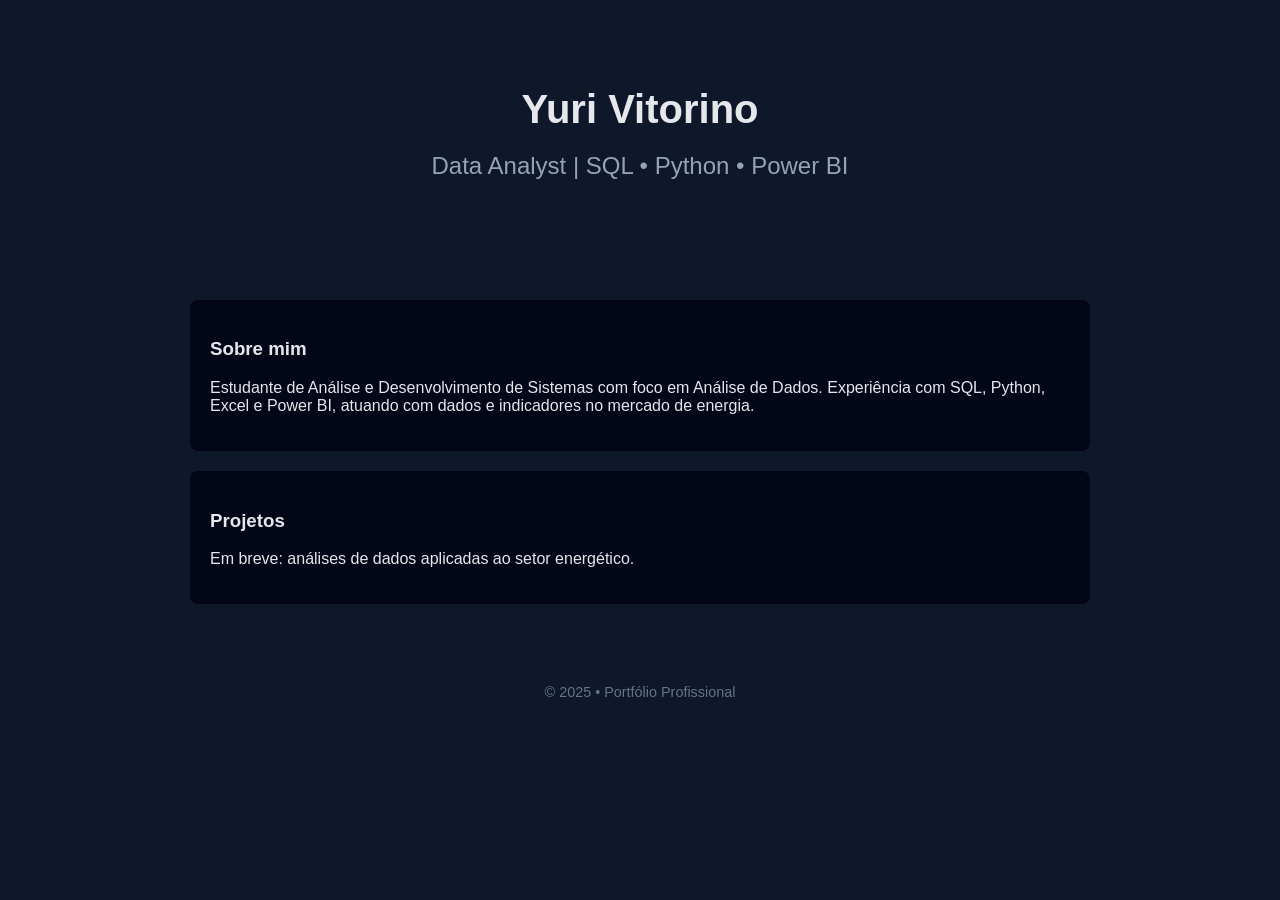
==== index.html @ e898a4b4 "Create index.html initial portfolio page 1.1" ====
<!DOCTYPE html>
<html lang="pt-BR">
<head>
    <meta charset="UTF-8">
    <title>Yuri Vitorino | Data Analyst</title>
    <meta name="viewport" content="width=device-width, initial-scale=1.0">
    <style>
        body {
            font-family: Arial, Helvetica, sans-serif;
            margin: 0;
            padding: 0;
            background-color: #0f172a;
            color: #e5e7eb;
        }
        header {
            padding: 60px 20px;
            text-align: center;
        }
        h1 {
            font-size: 2.5rem;
            margin-bottom: 10px;
        }
        h2 {
            font-weight: 300;
            color: #94a3b8;
        }
        section {
            max-width: 900px;
            margin: auto;
            padding: 40px 20px;
        }
        .card {
            background-color: #020617;
            border-radius: 8px;
            padding: 20px;
            margin-bottom: 20px;
        }
        footer {
            text-align: center;
            padding: 20px;
            font-size: 0.9rem;
            color: #64748b;
        }
    </style>
</head>
<body>

<header>
    <h1>Yuri Vitorino</h1>
    <h2>Data Analyst | SQL • Python • Power BI</h2>
</header>

<section>
    <div class="card">
        <h3>Sobre mim</h3>
        <p>
            Estudante de Análise e Desenvolvimento de Sistemas com foco em
            Análise de Dados. Experiência com SQL, Python, Excel e Power BI,
            atuando com dados e indicadores no mercado de energia.
        </p>
    </div>

    <div class="card">
        <h3>Projetos</h3>
        <p>Em breve: análises de dados aplicadas ao setor energético.</p>
    </div>
</section>

<footer>
    © 2025 • Portfólio Profissional
</footer>

</body>
</html>
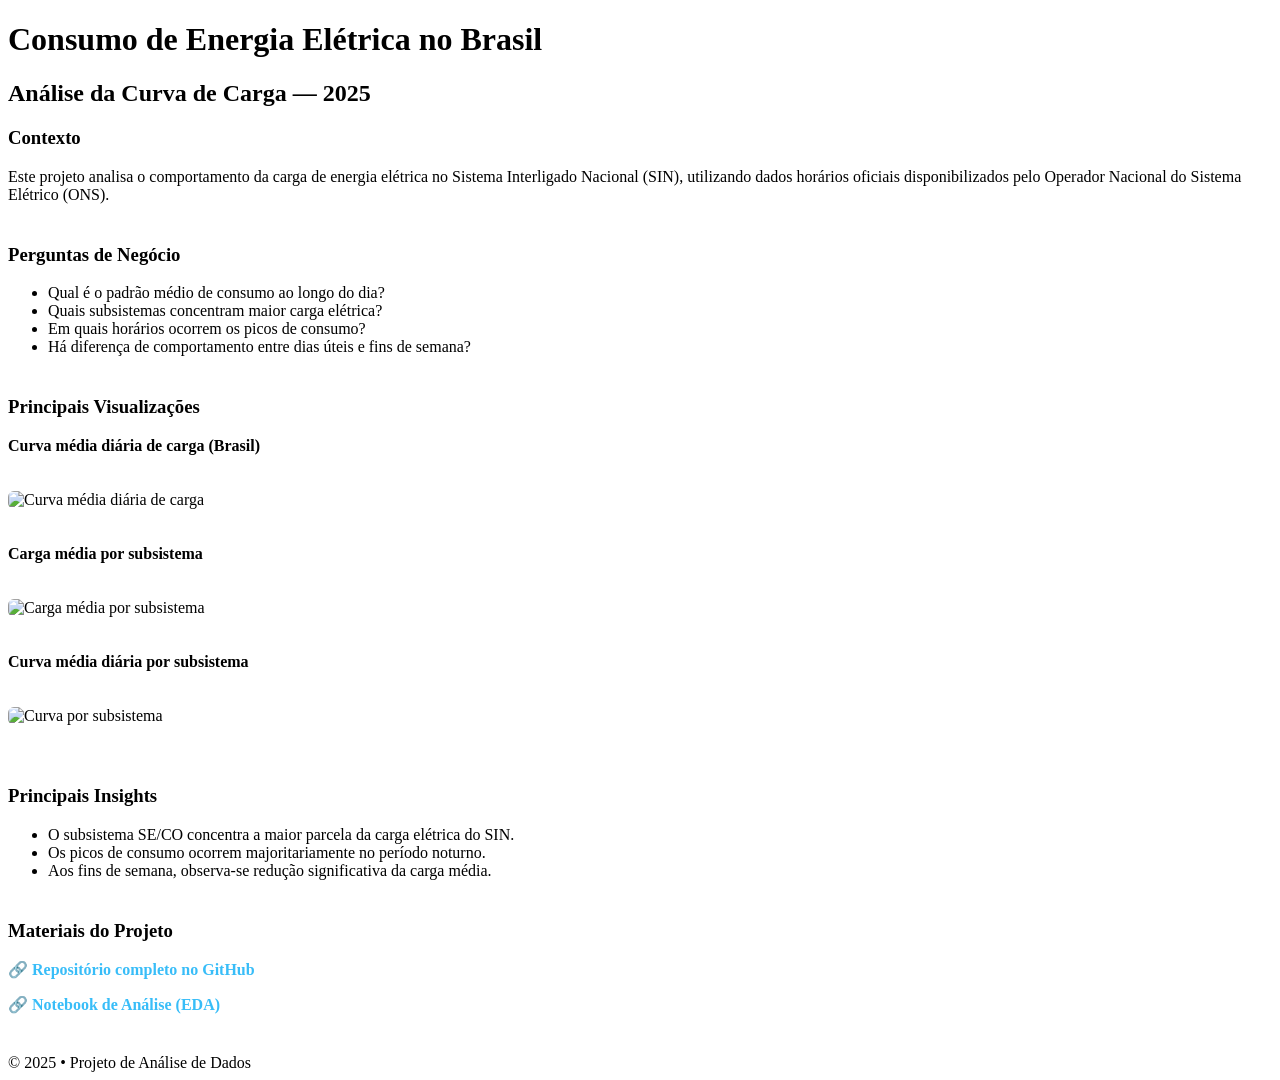
==== commit f34c8cf3: "Update index.html Update com os resultados Obtidos da base de dados" ====
--- a/index.html
+++ b/index.html
@@ -2,72 +2,101 @@
 <html lang="pt-BR">
 <head>
     <meta charset="UTF-8">
-    <title>Yuri Vitorino | Data Analyst</title>
+    <title>Consumo de Energia Elétrica no Brasil (2025)</title>
     <meta name="viewport" content="width=device-width, initial-scale=1.0">
+
+    <!-- CSS global do site -->
+    <link rel="stylesheet" href="../../assets/css/style.css">
+
     <style>
-        body {
-            font-family: Arial, Helvetica, sans-serif;
-            margin: 0;
-            padding: 0;
-            background-color: #0f172a;
-            color: #e5e7eb;
+        .project-header {
+            margin-bottom: 40px;
         }
-        header {
-            padding: 60px 20px;
-            text-align: center;
+
+        .project-images img {
+            width: 100%;
+            max-width: 900px;
+            margin: 20px 0;
+            border-radius: 6px;
         }
-        h1 {
-            font-size: 2.5rem;
-            margin-bottom: 10px;
+
+        .project-section {
+            margin-bottom: 40px;
         }
-        h2 {
-            font-weight: 300;
-            color: #94a3b8;
-        }
-        section {
-            max-width: 900px;
-            margin: auto;
-            padding: 40px 20px;
-        }
-        .card {
-            background-color: #020617;
-            border-radius: 8px;
-            padding: 20px;
-            margin-bottom: 20px;
-        }
-        footer {
-            text-align: center;
-            padding: 20px;
-            font-size: 0.9rem;
-            color: #64748b;
+
+        a.project-link {
+            color: #38bdf8;
+            text-decoration: none;
+            font-weight: bold;
         }
     </style>
 </head>
 <body>
 
 <header>
-    <h1>Yuri Vitorino</h1>
-    <h2>Data Analyst | SQL • Python • Power BI</h2>
+    <h1>Consumo de Energia Elétrica no Brasil</h1>
+    <h2>Análise da Curva de Carga — 2025</h2>
 </header>
 
 <section>
-    <div class="card">
-        <h3>Sobre mim</h3>
+
+    <div class="card project-section project-header">
+        <h3>Contexto</h3>
         <p>
-            Estudante de Análise e Desenvolvimento de Sistemas com foco em
-            Análise de Dados. Experiência com SQL, Python, Excel e Power BI,
-            atuando com dados e indicadores no mercado de energia.
+            Este projeto analisa o comportamento da carga de energia elétrica
+            no Sistema Interligado Nacional (SIN), utilizando dados horários
+            oficiais disponibilizados pelo Operador Nacional do Sistema Elétrico (ONS).
         </p>
     </div>
 
-    <div class="card">
-        <h3>Projetos</h3>
-        <p>Em breve: análises de dados aplicadas ao setor energético.</p>
+    <div class="card project-section">
+        <h3>Perguntas de Negócio</h3>
+        <ul>
+            <li>Qual é o padrão médio de consumo ao longo do dia?</li>
+            <li>Quais subsistemas concentram maior carga elétrica?</li>
+            <li>Em quais horários ocorrem os picos de consumo?</li>
+            <li>Há diferença de comportamento entre dias úteis e fins de semana?</li>
+        </ul>
     </div>
+
+    <div class="card project-section project-images">
+        <h3>Principais Visualizações</h3>
+
+        <p><strong>Curva média diária de carga (Brasil)</strong></p>
+        <img src="images/curva_media_diaria_brasil.png" alt="Curva média diária de carga">
+
+        <p><strong>Carga média por subsistema</strong></p>
+        <img src="images/carga_media_por_subsistema.png" alt="Carga média por subsistema">
+
+        <p><strong>Curva média diária por subsistema</strong></p>
+        <img src="images/curva_diaria_por_subsistema.png" alt="Curva por subsistema">
+    </div>
+
+    <div class="card project-section">
+        <h3>Principais Insights</h3>
+        <ul>
+            <li>O subsistema SE/CO concentra a maior parcela da carga elétrica do SIN.</li>
+            <li>Os picos de consumo ocorrem majoritariamente no período noturno.</li>
+            <li>Aos fins de semana, observa-se redução significativa da carga média.</li>
+        </ul>
+    </div>
+
+    <div class="card project-section">
+        <h3>Materiais do Projeto</h3>
+        <p>
+            🔗 <a class="project-link" href="https://github.com/yurifuji24/yurifuji24.github.io/tree/main/projects/consumo-energia-brasil" target="_blank">
+            Repositório completo no GitHub</a>
+        </p>
+        <p>
+            🔗 <a class="project-link" href="https://github.com/yurifu24/yurifuji24.github.io/blob/main/projects/consumo-energia-brasil/notebooks/consumo_energia_eda.ipynb" target="_blank">
+            Notebook de Análise (EDA)</a>
+        </p>
+    </div>
+
 </section>
 
 <footer>
-    © 2025 • Portfólio Profissional
+    © 2025 • Projeto de Análise de Dados
 </footer>
 
 </body>
--- a/assets/css/style.css
+++ b/assets/css/style.css
@@ -0,0 +1 @@
+/* global styles */
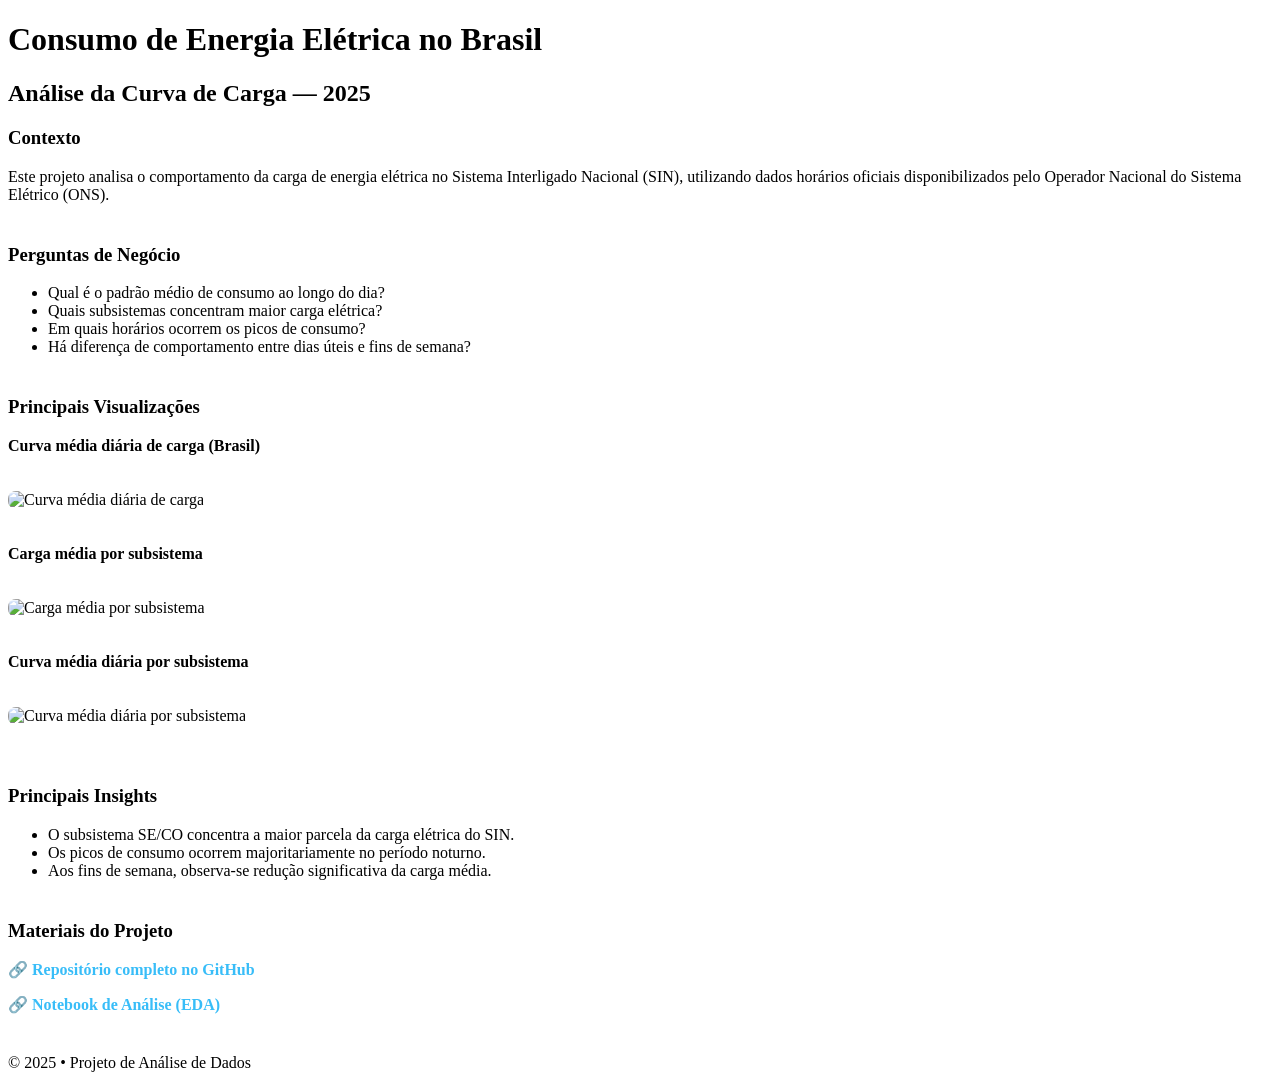
==== commit ad716d45: "Update index.html V 1.3  Corrigindo CSS" ====
--- a/index.html
+++ b/index.html
@@ -5,11 +5,15 @@
     <title>Consumo de Energia Elétrica no Brasil (2025)</title>
     <meta name="viewport" content="width=device-width, initial-scale=1.0">
 
-    <!-- CSS global do site -->
-    <link rel="stylesheet" href="../../assets/css/style.css">
+    <!-- CSS global do site (path absoluto - GitHub Pages safe) -->
+    <link rel="stylesheet" href="/assets/css/style.css">
 
     <style>
         .project-header {
+            margin-bottom: 40px;
+        }
+
+        .project-section {
             margin-bottom: 40px;
         }
 
@@ -17,11 +21,7 @@
             width: 100%;
             max-width: 900px;
             margin: 20px 0;
-            border-radius: 6px;
-        }
-
-        .project-section {
-            margin-bottom: 40px;
+            border-radius: 8px;
         }
 
         a.project-link {
@@ -29,8 +29,13 @@
             text-decoration: none;
             font-weight: bold;
         }
+
+        a.project-link:hover {
+            text-decoration: underline;
+        }
     </style>
 </head>
+
 <body>
 
 <header>
@@ -63,13 +68,13 @@
         <h3>Principais Visualizações</h3>
 
         <p><strong>Curva média diária de carga (Brasil)</strong></p>
-        <img src="images/curva_media_diaria_brasil.png" alt="Curva média diária de carga">
+        <img src="./images/curva_media_diaria_brasil.png" alt="Curva média diária de carga">
 
         <p><strong>Carga média por subsistema</strong></p>
-        <img src="images/carga_media_por_subsistema.png" alt="Carga média por subsistema">
+        <img src="./images/carga_media_por_subsistema.png" alt="Carga média por subsistema">
 
         <p><strong>Curva média diária por subsistema</strong></p>
-        <img src="images/curva_diaria_por_subsistema.png" alt="Curva por subsistema">
+        <img src="./images/curva_diaria_por_subsistema.png" alt="Curva média diária por subsistema">
     </div>
 
     <div class="card project-section">
@@ -84,12 +89,21 @@
     <div class="card project-section">
         <h3>Materiais do Projeto</h3>
         <p>
-            🔗 <a class="project-link" href="https://github.com/yurifuji24/yurifuji24.github.io/tree/main/projects/consumo-energia-brasil" target="_blank">
-            Repositório completo no GitHub</a>
+            🔗
+            <a class="project-link"
+               href="https://github.com/yurifuji24/yurifuji24.github.io/tree/main/projects/consumo-energia-brasil"
+               target="_blank">
+                Repositório completo no GitHub
+            </a>
         </p>
+
         <p>
-            🔗 <a class="project-link" href="https://github.com/yurifu24/yurifuji24.github.io/blob/main/projects/consumo-energia-brasil/notebooks/consumo_energia_eda.ipynb" target="_blank">
-            Notebook de Análise (EDA)</a>
+            🔗
+            <a class="project-link"
+               href="https://github.com/yurifuji24/yurifuji24.github.io/blob/main/projects/consumo-energia-brasil/notebooks/consumo_energia_eda.ipynb"
+               target="_blank">
+                Notebook de Análise (EDA)
+            </a>
         </p>
     </div>
 
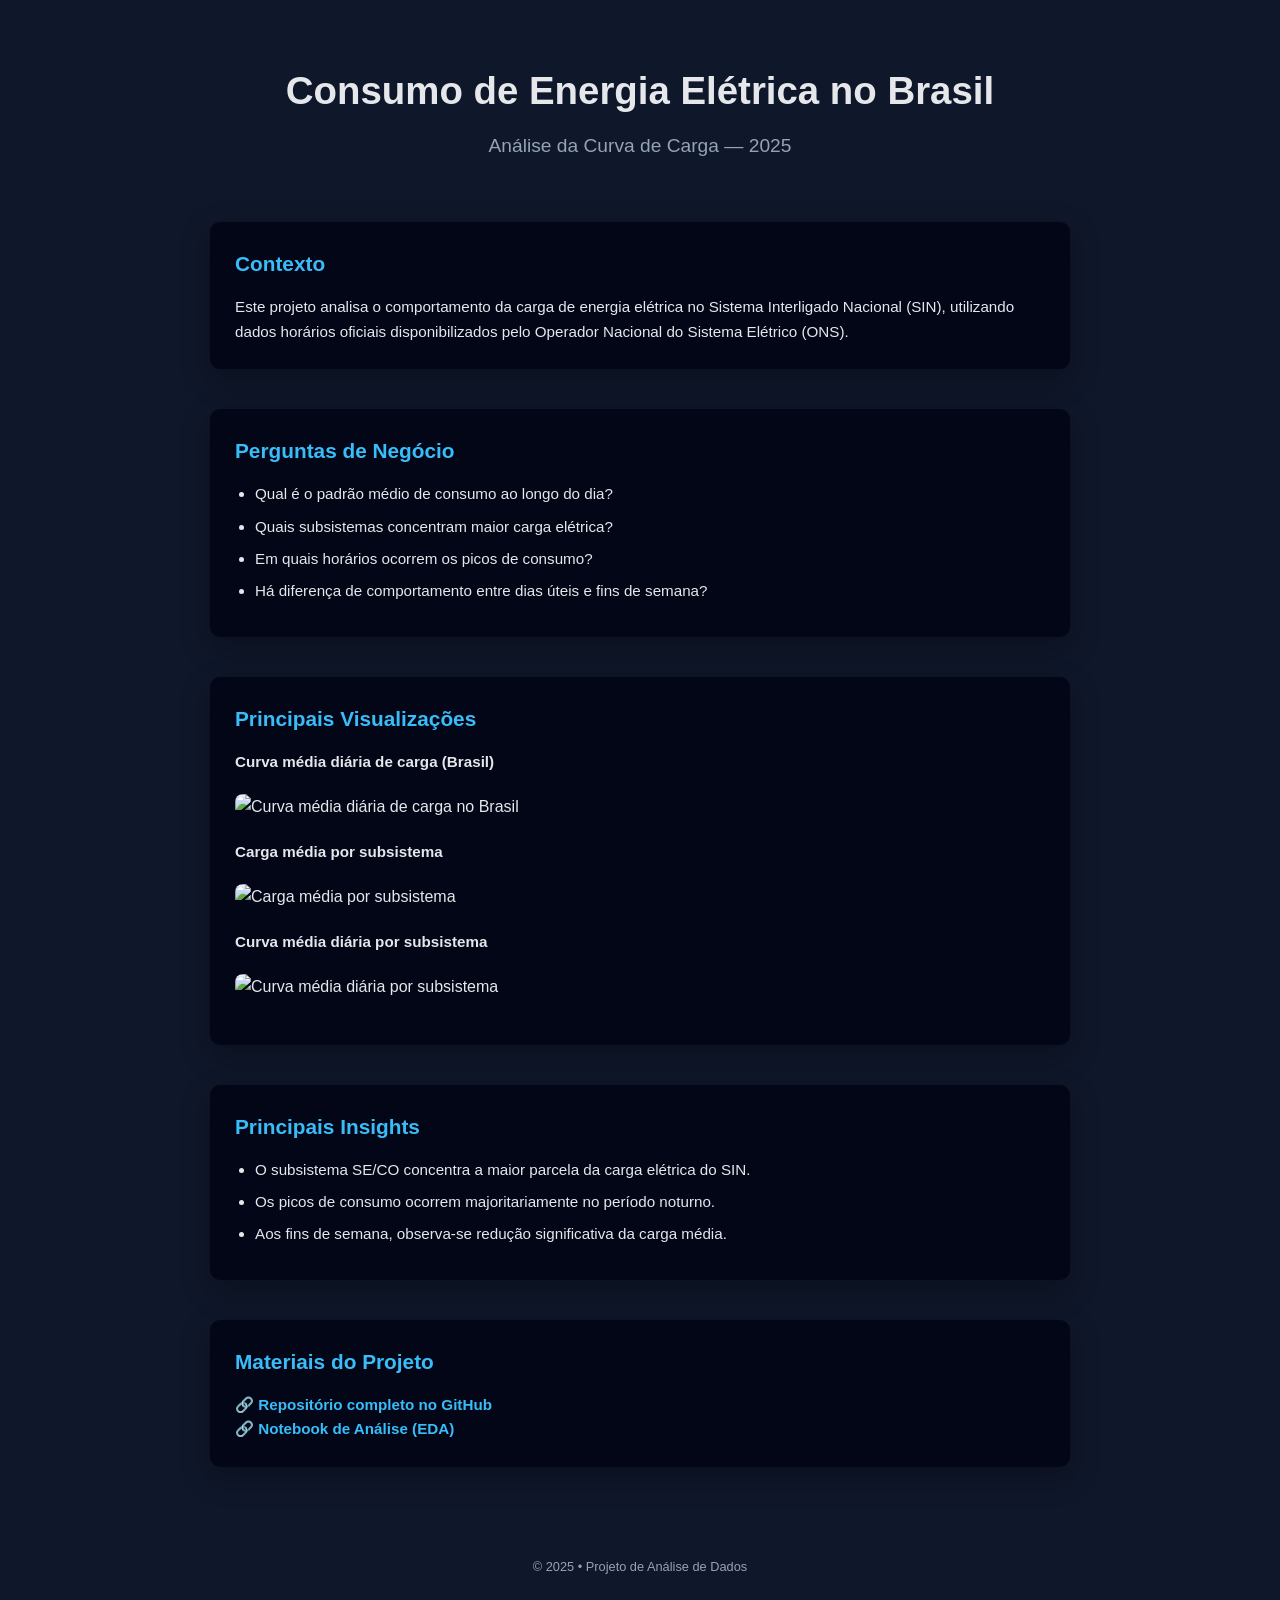
==== commit f35634e6: "Update index.html V 1.4  Corrigindo o Path para as imagens" ====
--- a/index.html
+++ b/index.html
@@ -68,13 +68,13 @@
         <h3>Principais Visualizações</h3>
 
         <p><strong>Curva média diária de carga (Brasil)</strong></p>
-        <img src="./images/curva_media_diaria_brasil.png" alt="Curva média diária de carga">
+        <img src="images/curva_media_diaria_brasil.png" alt="Curva média diária de carga no Brasil">
 
         <p><strong>Carga média por subsistema</strong></p>
-        <img src="./images/carga_media_por_subsistema.png" alt="Carga média por subsistema">
+        <img src="images/carga_media_por_subsistema.png" alt="Carga média por subsistema">
 
         <p><strong>Curva média diária por subsistema</strong></p>
-        <img src="./images/curva_diaria_por_subsistema.png" alt="Curva média diária por subsistema">
+        <img src="images/curva_diaria_por_subsistema.png" alt="Curva média diária por subsistema">
     </div>
 
     <div class="card project-section">
--- a/assets/css/style.css
+++ b/assets/css/style.css
@@ -1 +1,114 @@
-/* global styles */
+/* =========================
+   Global Styles
+   ========================= */
+
+* {
+    box-sizing: border-box;
+    margin: 0;
+    padding: 0;
+}
+
+body {
+    font-family: "Segoe UI", Roboto, Arial, sans-serif;
+    background-color: #0f172a; /* azul escuro */
+    color: #e5e7eb;
+    line-height: 1.6;
+}
+
+/* =========================
+   Layout
+   ========================= */
+
+header {
+    text-align: center;
+    padding: 60px 20px 40px;
+}
+
+header h1 {
+    font-size: 2.4rem;
+    margin-bottom: 10px;
+}
+
+header h2 {
+    font-size: 1.2rem;
+    font-weight: 400;
+    color: #94a3b8;
+}
+
+section {
+    max-width: 900px;
+    margin: 0 auto;
+    padding: 20px;
+}
+
+/* =========================
+   Cards
+   ========================= */
+
+.card {
+    background-color: #020617;
+    border-radius: 10px;
+    padding: 25px;
+    margin-bottom: 30px;
+    box-shadow: 0 10px 30px rgba(0, 0, 0, 0.3);
+}
+
+.card h3 {
+    margin-bottom: 15px;
+    font-size: 1.3rem;
+    color: #38bdf8;
+}
+
+.card p,
+.card li {
+    font-size: 0.95rem;
+    color: #e5e7eb;
+}
+
+/* =========================
+   Lists
+   ========================= */
+
+ul {
+    padding-left: 20px;
+}
+
+li {
+    margin-bottom: 8px;
+}
+
+/* =========================
+   Images
+   ========================= */
+
+img {
+    display: block;
+    width: 100%;
+    max-width: 100%;
+    margin: 15px auto;
+    border-radius: 8px;
+}
+
+/* =========================
+   Links
+   ========================= */
+
+a {
+    color: #38bdf8;
+    text-decoration: none;
+}
+
+a:hover {
+    text-decoration: underline;
+}
+
+/* =========================
+   Footer
+   ========================= */
+
+footer {
+    text-align: center;
+    padding: 30px 20px;
+    font-size: 0.8rem;
+    color: #94a3b8;
+}
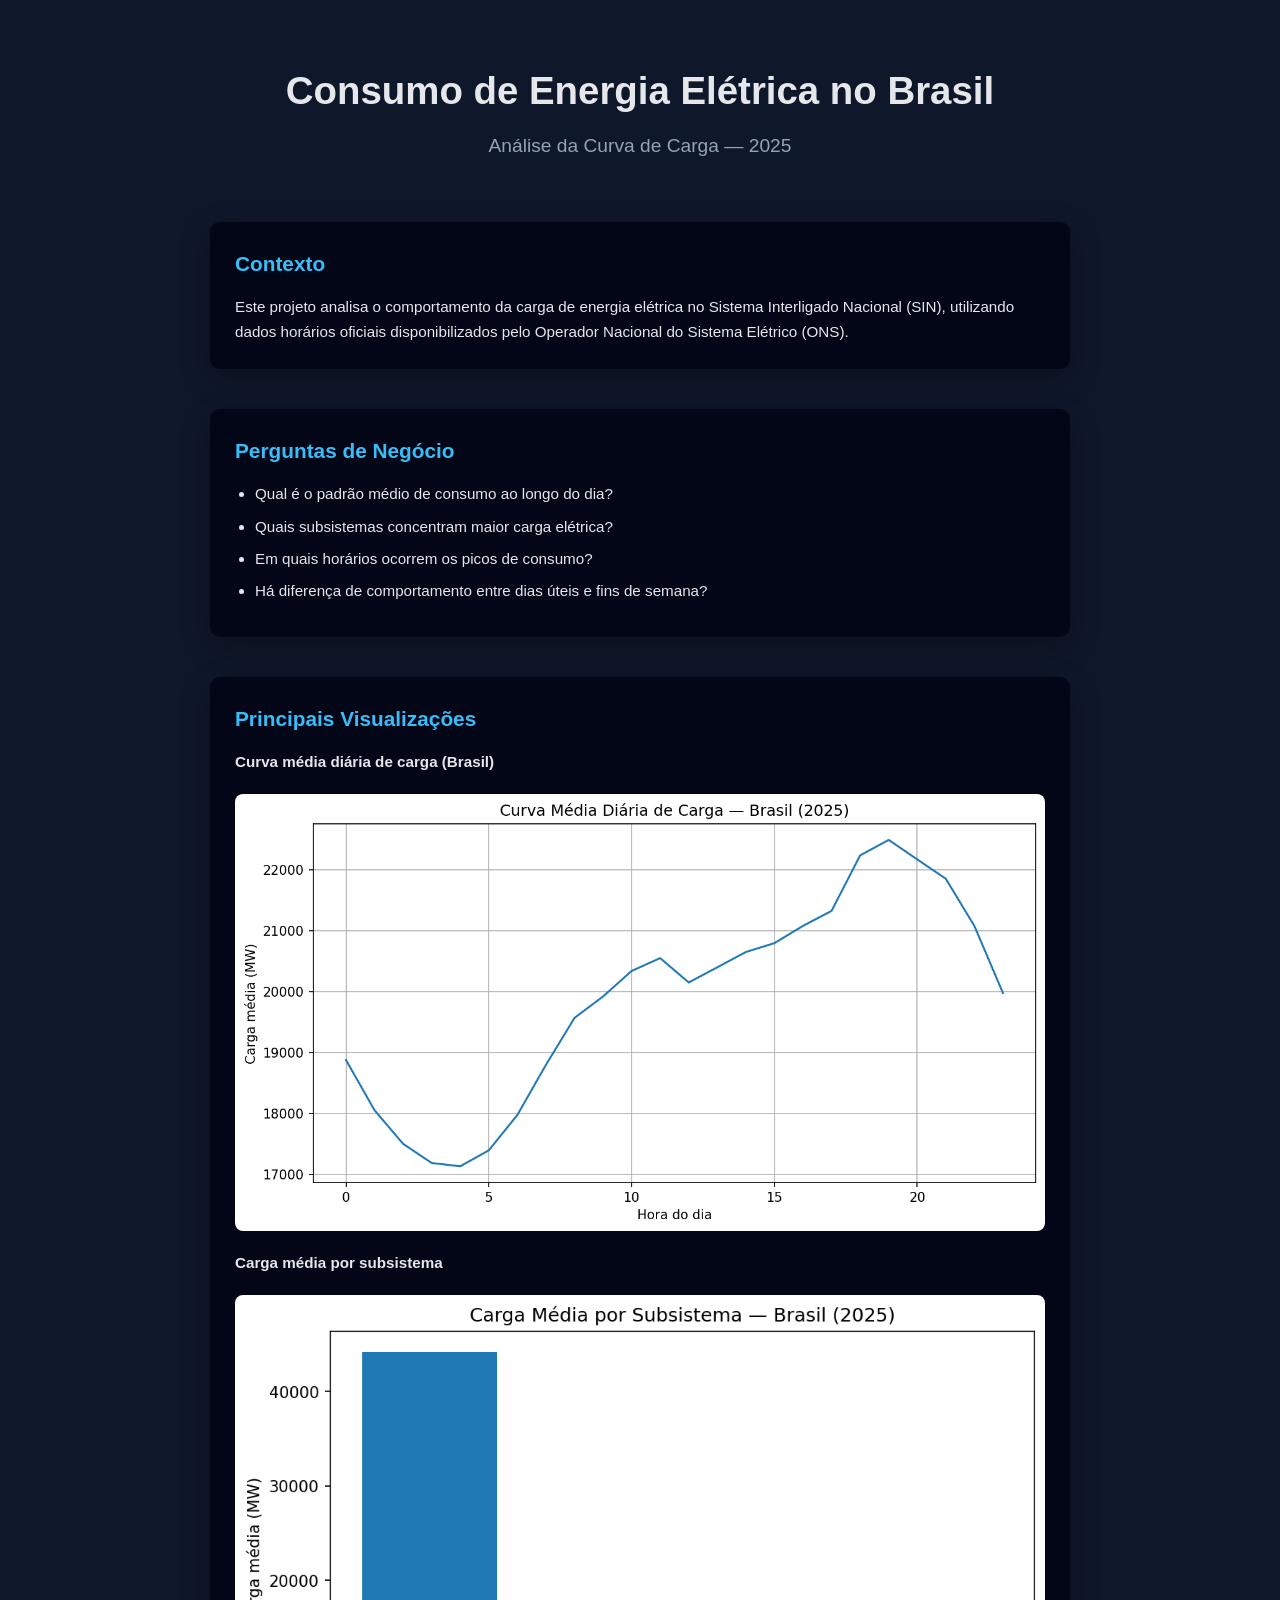
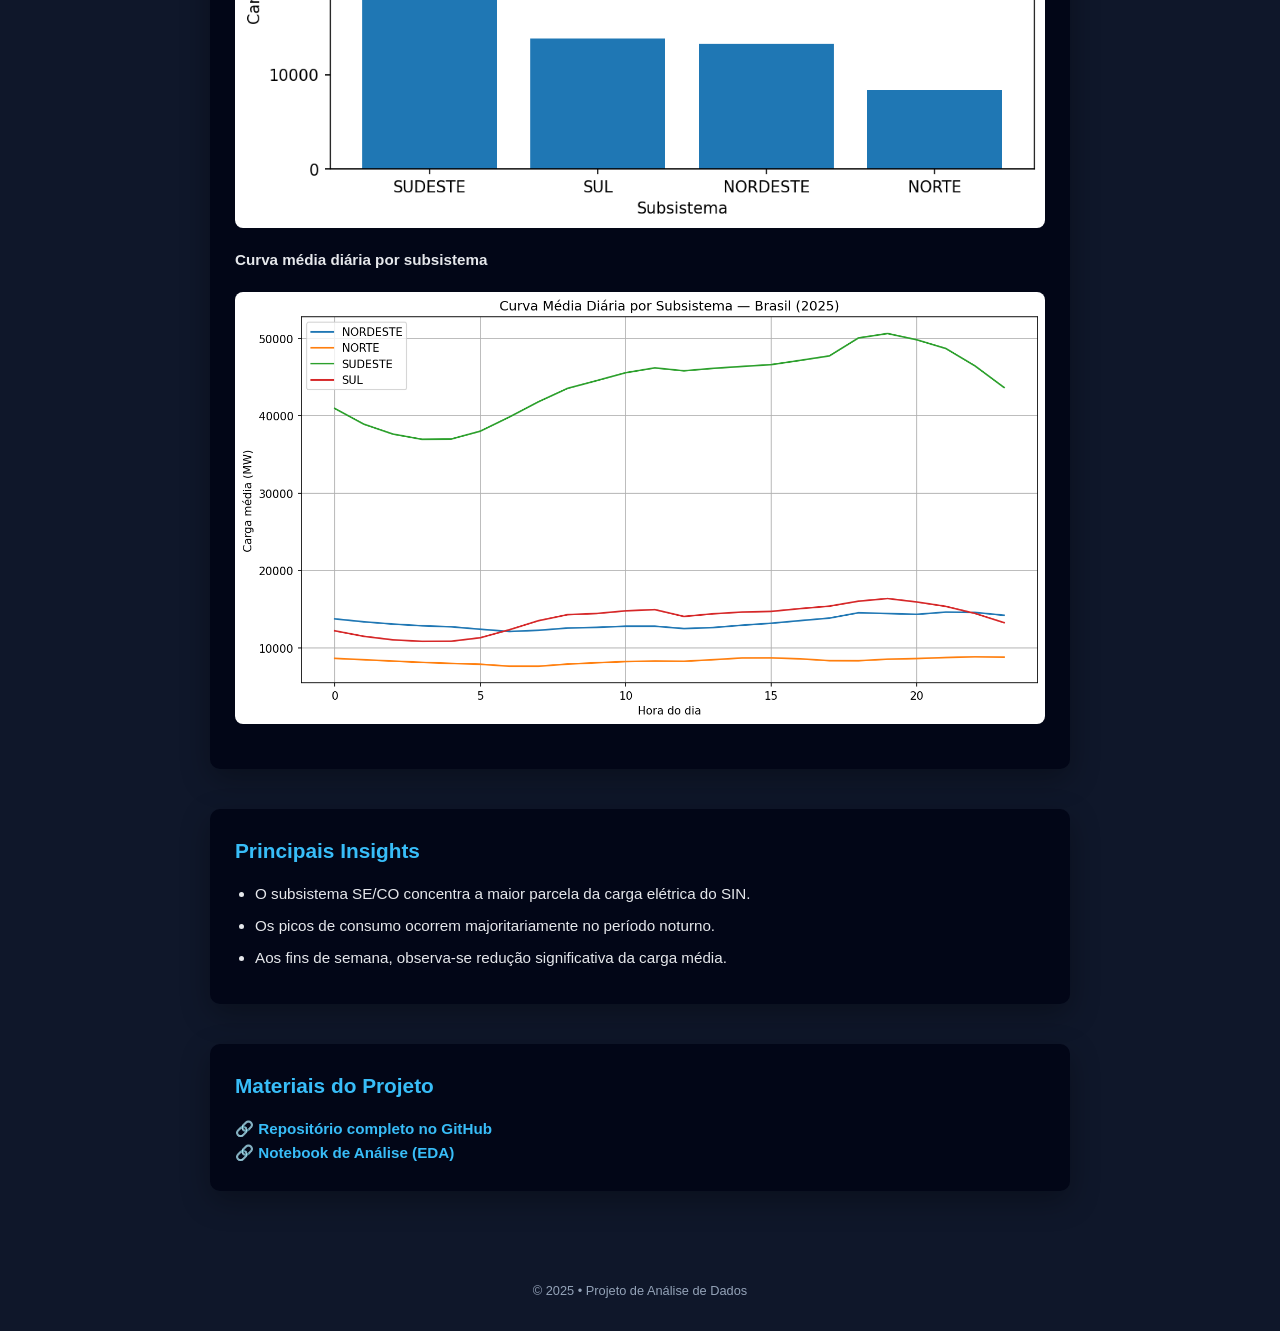
==== commit 9bb520d3: "Update index.html V 1 .5  Tentativa de solucionar o problema com as imagens" ====
--- a/index.html
+++ b/index.html
@@ -68,13 +68,13 @@
         <h3>Principais Visualizações</h3>
 
         <p><strong>Curva média diária de carga (Brasil)</strong></p>
-        <img src="images/curva_media_diaria_brasil.png" alt="Curva média diária de carga no Brasil">
+        <img src="projects/consumo-energia-brasil/images/curva_media_diaria_brasil.png" alt="Curva média diária de carga no Brasil">
 
         <p><strong>Carga média por subsistema</strong></p>
-        <img src="images/carga_media_por_subsistema.png" alt="Carga média por subsistema">
+        <img src="projects/consumo-energia-brasil/images/carga_media_por_subsistema.png" alt="Carga média por subsistema">
 
         <p><strong>Curva média diária por subsistema</strong></p>
-        <img src="images/curva_diaria_por_subsistema.png" alt="Curva média diária por subsistema">
+        <img src="projects/consumo-energia-brasil/images/curva_diaria_por_subsistema.png" alt="Curva média diária por subsistema">
     </div>
 
     <div class="card project-section">
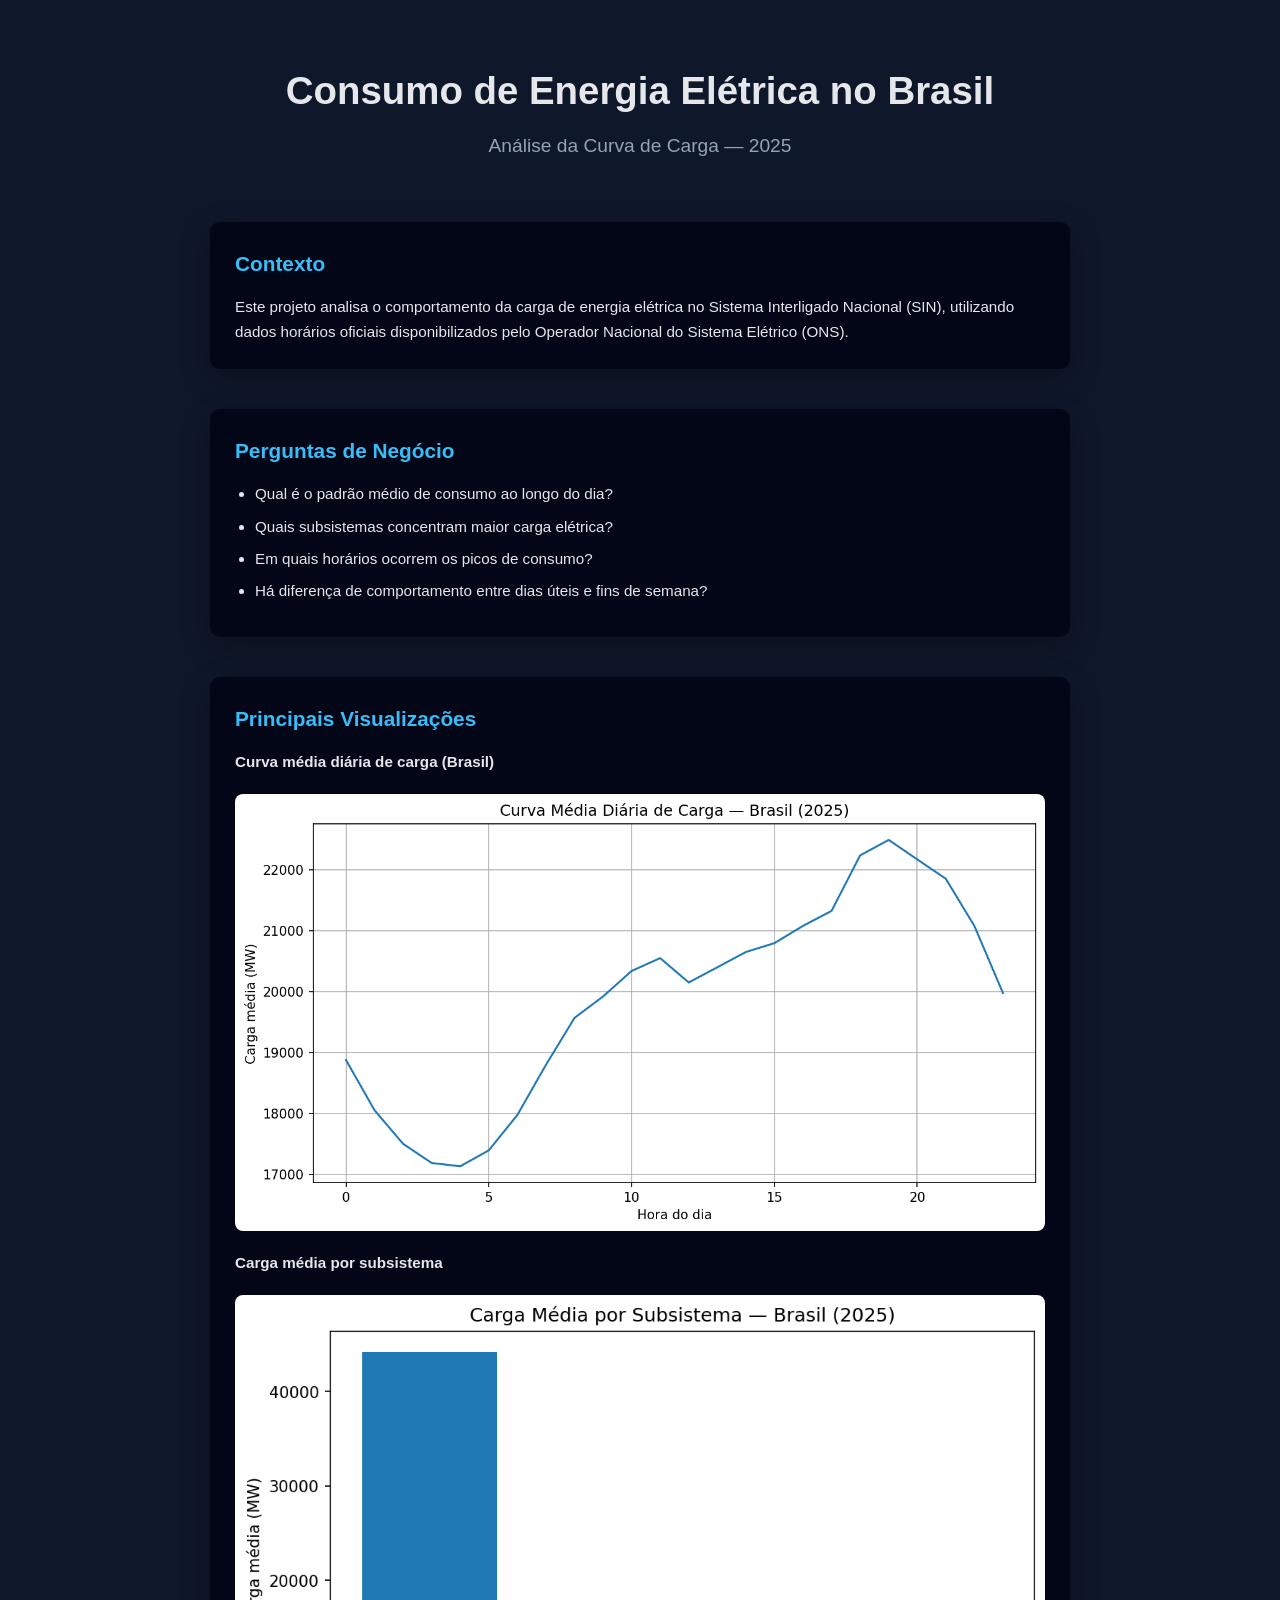
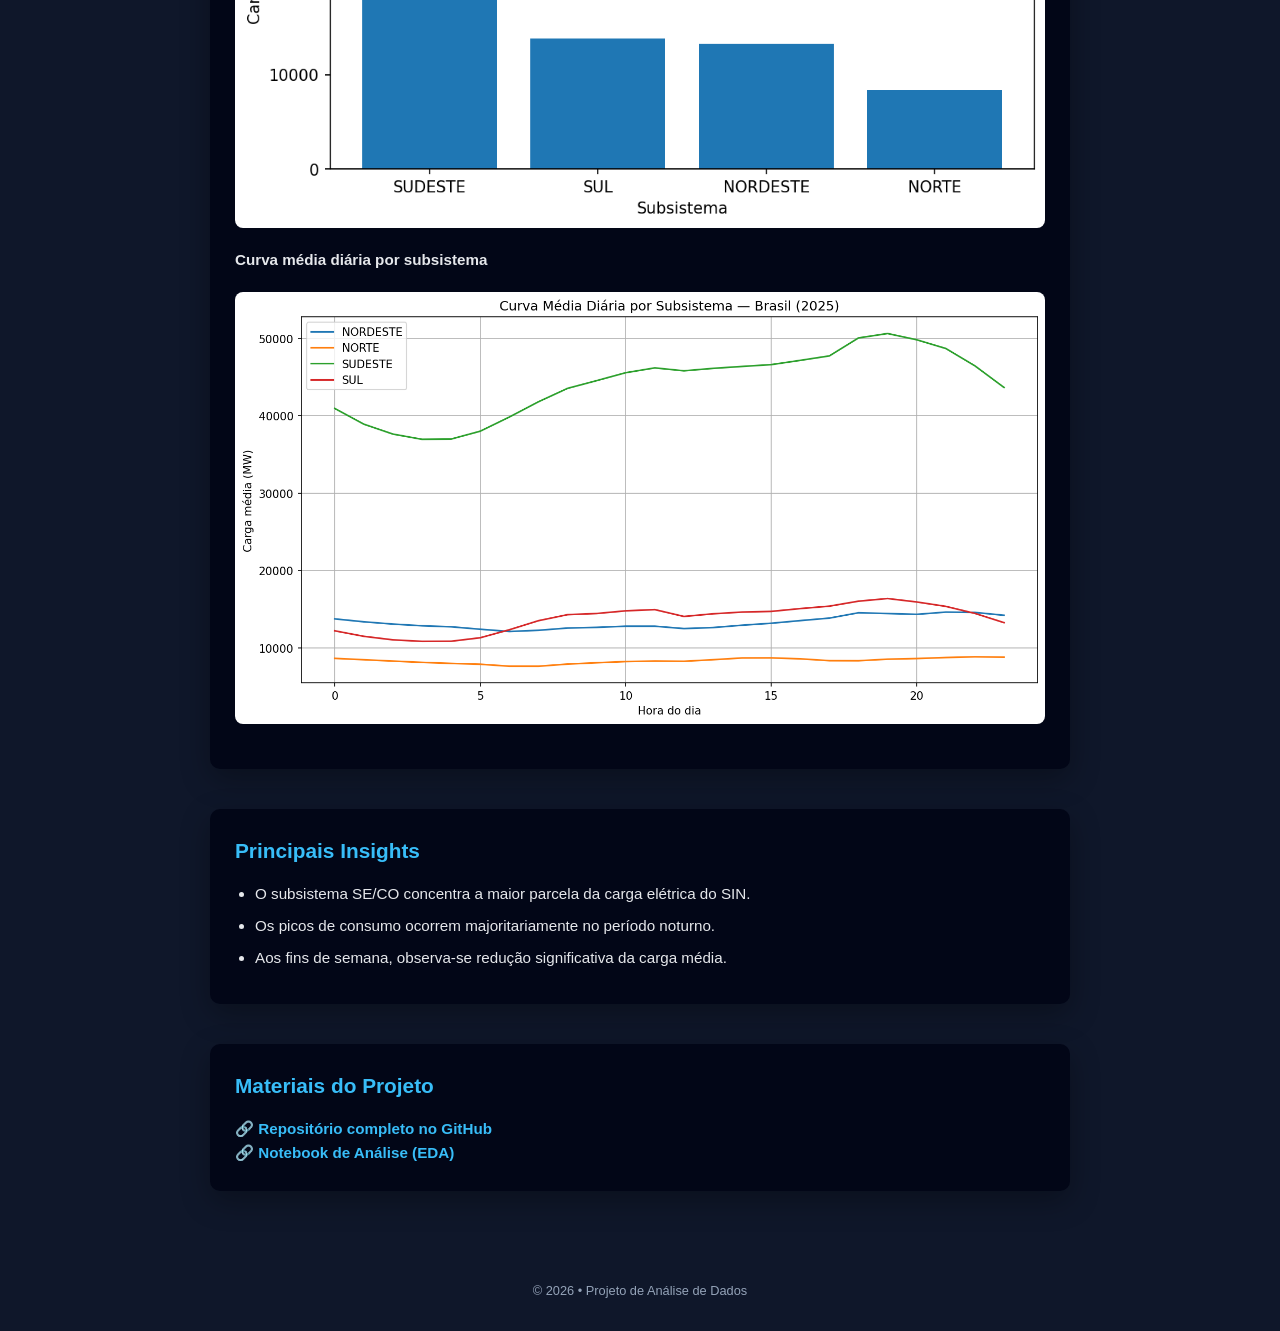
==== commit 0f1775a3: "Year Update index.html Update do ano para 2026" ====
--- a/index.html
+++ b/index.html
@@ -110,7 +110,7 @@
 </section>
 
 <footer>
-    © 2025 • Projeto de Análise de Dados
+    © 2026 • Projeto de Análise de Dados
 </footer>
 
 </body>
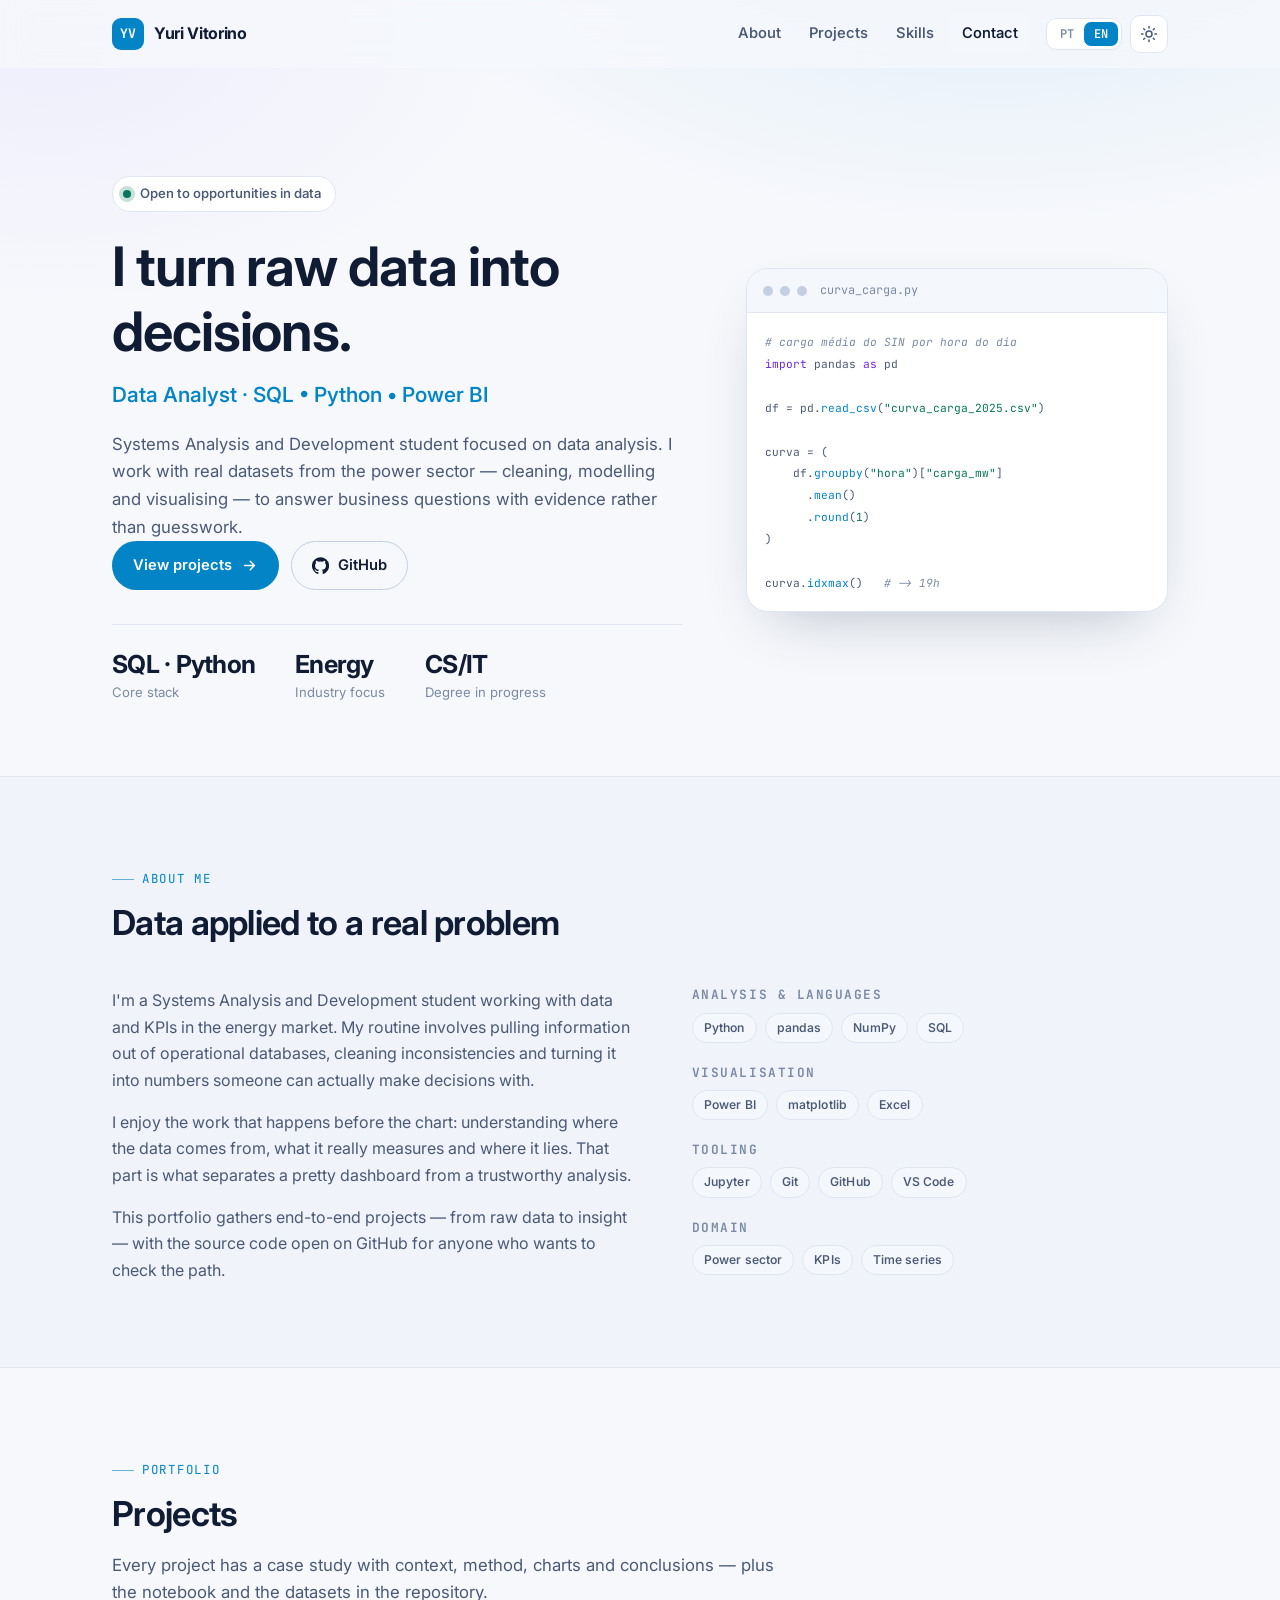
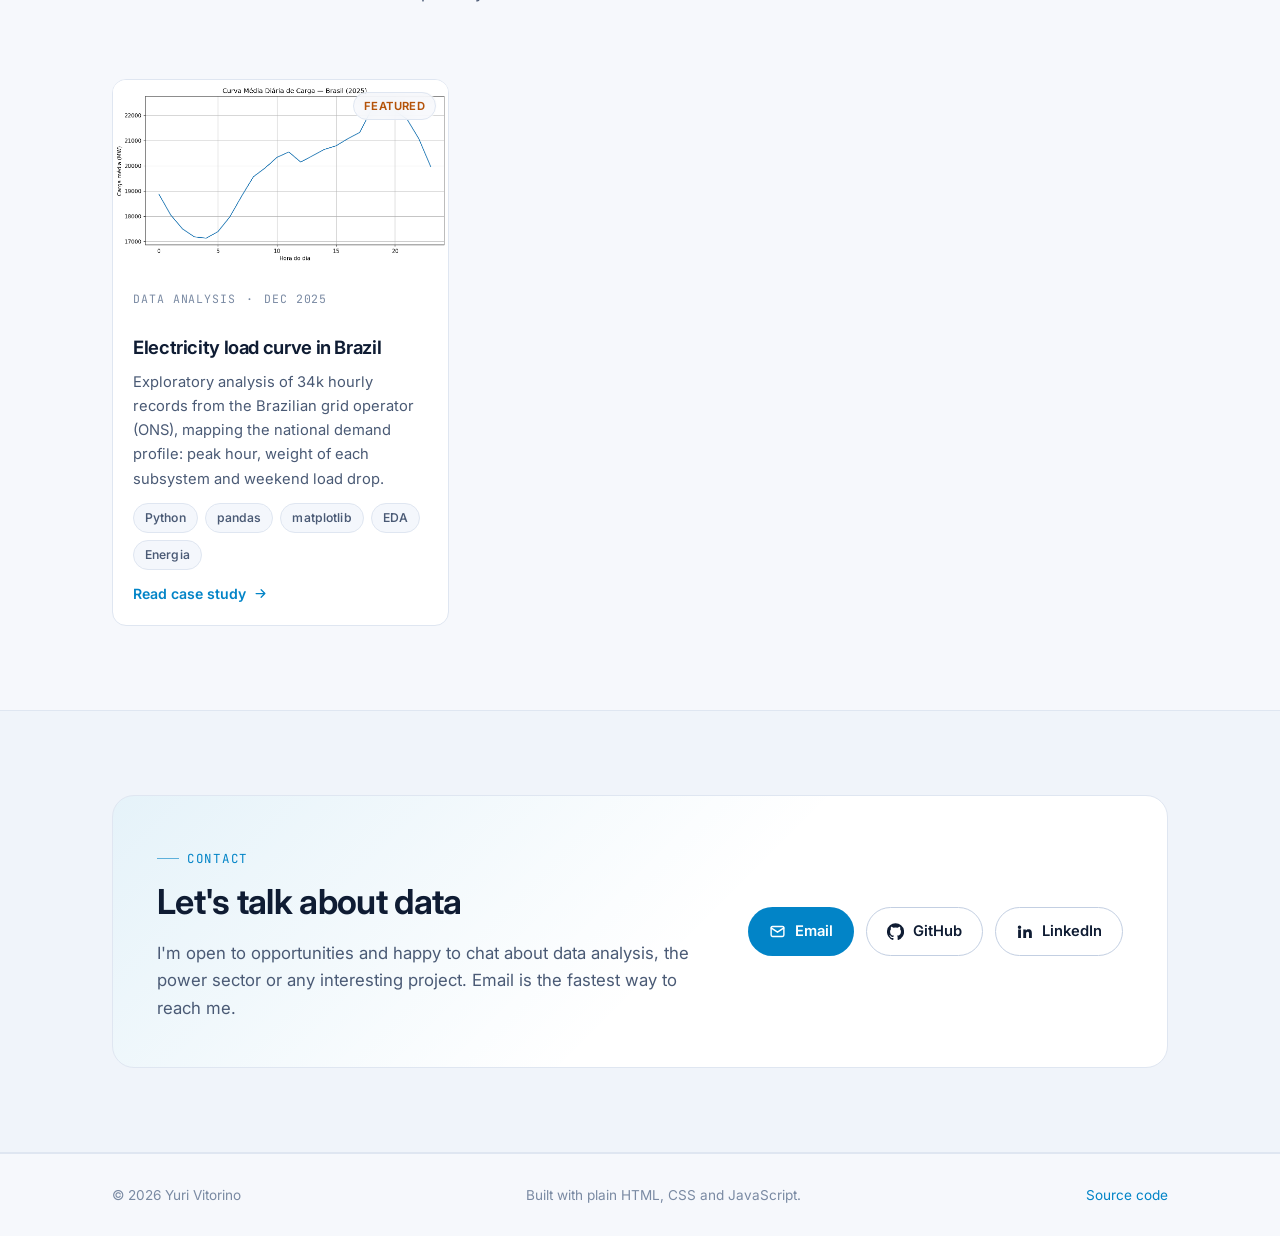
==== commit fbf76cda: "Restructure portfolio into a multi-project site Rebuild the site around a data-driven project list s" ====
--- a/index.html
+++ b/index.html
@@ -1,117 +1,311 @@
 <!DOCTYPE html>
-<html lang="pt-BR">
+<html lang="pt-BR" data-theme="dark">
 <head>
-    <meta charset="UTF-8">
-    <title>Consumo de Energia Elétrica no Brasil (2025)</title>
-    <meta name="viewport" content="width=device-width, initial-scale=1.0">
-
-    <!-- CSS global do site (path absoluto - GitHub Pages safe) -->
-    <link rel="stylesheet" href="/assets/css/style.css">
-
-    <style>
-        .project-header {
-            margin-bottom: 40px;
-        }
-
-        .project-section {
-            margin-bottom: 40px;
-        }
-
-        .project-images img {
-            width: 100%;
-            max-width: 900px;
-            margin: 20px 0;
-            border-radius: 8px;
-        }
-
-        a.project-link {
-            color: #38bdf8;
-            text-decoration: none;
-            font-weight: bold;
-        }
-
-        a.project-link:hover {
-            text-decoration: underline;
-        }
-    </style>
+<meta charset="UTF-8">
+<meta name="viewport" content="width=device-width, initial-scale=1">
+<title>Yuri Vitorino — Análise de Dados</title>
+<meta name="description" content="Portfólio de Yuri Vitorino: análise de dados com SQL, Python e Power BI, com projetos aplicados ao setor de energia.">
+<meta name="author" content="Yuri Vitorino">
+
+<meta property="og:type" content="website">
+<meta property="og:title" content="Yuri Vitorino — Análise de Dados">
+<meta property="og:description" content="Projetos de análise de dados com SQL, Python e Power BI, aplicados ao setor de energia.">
+<meta property="og:url" content="https://yurifuji24.github.io/">
+<meta name="twitter:card" content="summary_large_image">
+
+<link rel="icon" href="data:image/svg+xml,<svg xmlns='http://www.w3.org/2000/svg' viewBox='0 0 32 32'><rect width='32' height='32' rx='8' fill='%2338bdf8'/><text x='16' y='22' font-family='monospace' font-size='16' font-weight='700' text-anchor='middle' fill='%2304121f'>YV</text></svg>">
+
+<link rel="preconnect" href="https://fonts.googleapis.com">
+<link rel="preconnect" href="https://fonts.gstatic.com" crossorigin>
+<link rel="stylesheet" href="https://fonts.googleapis.com/css2?family=Inter:wght@400;500;600;700&family=JetBrains+Mono:wght@400;600;700&display=swap">
+<link rel="stylesheet" href="assets/css/style.css">
+
+<!-- Define o tema antes da primeira pintura, evitando o "flash" de tela clara. -->
+<script>
+  (function () {
+    var saved = null;
+    try { saved = localStorage.getItem("portfolio:theme"); } catch (e) {}
+    var prefersLight = window.matchMedia && window.matchMedia("(prefers-color-scheme: light)").matches;
+    document.documentElement.setAttribute("data-theme", saved || (prefersLight ? "light" : "dark"));
+  })();
+</script>
+<script src="assets/js/i18n.js"></script>
 </head>
 
 <body>
-
-<header>
-    <h1>Consumo de Energia Elétrica no Brasil</h1>
-    <h2>Análise da Curva de Carga — 2025</h2>
+<a class="skip-link" href="#conteudo" data-pt="Pular para o conteúdo" data-en="Skip to content">Pular para o conteúdo</a>
+
+<header class="site-header" data-header>
+  <div class="container">
+    <a class="brand" href="./">
+      <span class="brand__mark" aria-hidden="true">YV</span>
+      <span>Yuri Vitorino</span>
+    </a>
+
+    <nav class="nav" data-nav aria-label="Menu principal">
+      <a href="#sobre" data-i18n="nav.about">Sobre</a>
+      <a href="#projetos" data-i18n="nav.projects">Projetos</a>
+      <a href="#competencias" data-i18n="nav.skills">Competências</a>
+      <a href="#contato" data-i18n="nav.contact">Contato</a>
+    </nav>
+
+    <div class="header-tools">
+      <div class="lang-switch" role="group" aria-label="Idioma / Language">
+        <button type="button" data-lang-btn="pt" aria-pressed="true">PT</button>
+        <button type="button" data-lang-btn="en" aria-pressed="false">EN</button>
+      </div>
+
+      <button type="button" class="icon-btn" data-theme-toggle data-i18n-aria-label="nav.theme" aria-label="Alternar tema claro/escuro">
+        <svg viewBox="0 0 24 24" fill="none" stroke="currentColor" stroke-width="2" stroke-linecap="round" aria-hidden="true">
+          <circle cx="12" cy="12" r="4"/>
+          <path d="M12 2v2M12 20v2M4.9 4.9l1.4 1.4M17.7 17.7l1.4 1.4M2 12h2M20 12h2M4.9 19.1l1.4-1.4M17.7 6.3l1.4-1.4"/>
+        </svg>
+      </button>
+
+      <button type="button" class="icon-btn nav-toggle" data-nav-toggle aria-expanded="false" aria-controls="menu" data-i18n-aria-label="nav.menu" aria-label="Abrir menu">
+        <svg viewBox="0 0 24 24" fill="none" stroke="currentColor" stroke-width="2" stroke-linecap="round" aria-hidden="true">
+          <path d="M4 7h16M4 12h16M4 17h16"/>
+        </svg>
+      </button>
+    </div>
+  </div>
 </header>
 
-<section>
-
-    <div class="card project-section project-header">
-        <h3>Contexto</h3>
-        <p>
-            Este projeto analisa o comportamento da carga de energia elétrica
-            no Sistema Interligado Nacional (SIN), utilizando dados horários
-            oficiais disponibilizados pelo Operador Nacional do Sistema Elétrico (ONS).
+<main id="conteudo">
+
+  <!-- ================= HERO ================= -->
+  <section class="hero">
+    <div class="container hero__grid">
+      <div>
+        <p class="status-pill">
+          <span class="status-pill__dot" aria-hidden="true"></span>
+          <span data-pt="Aberto a oportunidades em dados" data-en="Open to opportunities in data">Aberto a oportunidades em dados</span>
         </p>
-    </div>
-
-    <div class="card project-section">
-        <h3>Perguntas de Negócio</h3>
-        <ul>
-            <li>Qual é o padrão médio de consumo ao longo do dia?</li>
-            <li>Quais subsistemas concentram maior carga elétrica?</li>
-            <li>Em quais horários ocorrem os picos de consumo?</li>
-            <li>Há diferença de comportamento entre dias úteis e fins de semana?</li>
-        </ul>
-    </div>
-
-    <div class="card project-section project-images">
-        <h3>Principais Visualizações</h3>
-
-        <p><strong>Curva média diária de carga (Brasil)</strong></p>
-        <img src="projects/consumo-energia-brasil/images/curva_media_diaria_brasil.png" alt="Curva média diária de carga no Brasil">
-
-        <p><strong>Carga média por subsistema</strong></p>
-        <img src="projects/consumo-energia-brasil/images/carga_media_por_subsistema.png" alt="Carga média por subsistema">
-
-        <p><strong>Curva média diária por subsistema</strong></p>
-        <img src="projects/consumo-energia-brasil/images/curva_diaria_por_subsistema.png" alt="Curva média diária por subsistema">
-    </div>
-
-    <div class="card project-section">
-        <h3>Principais Insights</h3>
-        <ul>
-            <li>O subsistema SE/CO concentra a maior parcela da carga elétrica do SIN.</li>
-            <li>Os picos de consumo ocorrem majoritariamente no período noturno.</li>
-            <li>Aos fins de semana, observa-se redução significativa da carga média.</li>
-        </ul>
-    </div>
-
-    <div class="card project-section">
-        <h3>Materiais do Projeto</h3>
-        <p>
-            🔗
-            <a class="project-link"
-               href="https://github.com/yurifuji24/yurifuji24.github.io/tree/main/projects/consumo-energia-brasil"
-               target="_blank">
-                Repositório completo no GitHub
-            </a>
+
+        <h1 data-pt="Transformo dados brutos em decisões." data-en="I turn raw data into decisions.">Transformo dados brutos em decisões.</h1>
+
+        <p class="hero__role" data-pt="Analista de Dados · SQL • Python • Power BI" data-en="Data Analyst · SQL • Python • Power BI">Analista de Dados · SQL • Python • Power BI</p>
+
+        <div data-lang="pt">
+          <p class="hero__text">
+            Estudante de Análise e Desenvolvimento de Sistemas com foco em análise de dados.
+            Trabalho com bases reais do setor elétrico — limpeza, modelagem e visualização —
+            para responder perguntas de negócio com evidência, não com achismo.
+          </p>
+        </div>
+        <div data-lang="en">
+          <p class="hero__text">
+            Systems Analysis and Development student focused on data analysis.
+            I work with real datasets from the power sector — cleaning, modelling and
+            visualising — to answer business questions with evidence rather than guesswork.
+          </p>
+        </div>
+
+        <div class="hero__actions">
+          <a class="btn btn--primary" href="#projetos">
+            <span data-i18n="cta.viewProjects">Ver projetos</span>
+            <svg viewBox="0 0 24 24" fill="none" stroke="currentColor" stroke-width="2" stroke-linecap="round" stroke-linejoin="round" aria-hidden="true"><path d="M5 12h14M13 6l6 6-6 6"/></svg>
+          </a>
+          <a class="btn btn--ghost" href="https://github.com/Yurifuji24" target="_blank" rel="noopener">
+            <svg viewBox="0 0 24 24" fill="currentColor" aria-hidden="true"><path d="M12 .5a12 12 0 0 0-3.79 23.4c.6.1.82-.26.82-.58v-2.2c-3.34.72-4.04-1.42-4.04-1.42-.55-1.4-1.34-1.77-1.34-1.77-1.1-.75.08-.73.08-.73 1.21.09 1.85 1.25 1.85 1.25 1.07 1.84 2.81 1.31 3.5 1 .11-.78.42-1.31.76-1.61-2.67-.3-5.47-1.34-5.47-5.96 0-1.32.47-2.39 1.24-3.23-.12-.31-.54-1.53.12-3.18 0 0 1.01-.32 3.3 1.23a11.4 11.4 0 0 1 6.01 0c2.29-1.55 3.3-1.23 3.3-1.23.66 1.65.24 2.87.12 3.18.77.84 1.24 1.91 1.24 3.23 0 4.63-2.8 5.65-5.48 5.95.43.37.81 1.1.81 2.22v3.29c0 .32.21.69.83.57A12 12 0 0 0 12 .5Z"/></svg>
+            <span data-i18n="cta.github">GitHub</span>
+          </a>
+        </div>
+
+        <div class="hero__stats">
+          <div class="hero__stat">
+            <strong>SQL · Python</strong>
+            <span data-pt="Stack principal" data-en="Core stack">Stack principal</span>
+          </div>
+          <div class="hero__stat">
+            <strong data-pt="Energia" data-en="Energy">Energia</strong>
+            <span data-pt="Setor de atuação" data-en="Industry focus">Setor de atuação</span>
+          </div>
+          <div class="hero__stat">
+            <strong data-pt="ADS" data-en="CS/IT">ADS</strong>
+            <span data-pt="Graduação em andamento" data-en="Degree in progress">Graduação em andamento</span>
+          </div>
+        </div>
+      </div>
+
+      <aside class="hero__aside" aria-hidden="true">
+        <div class="hero__aside-bar">
+          <i></i><i></i><i></i>
+          <span>curva_carga.py</span>
+        </div>
+<pre><code><span class="c"># carga média do SIN por hora do dia</span>
+<span class="k">import</span> pandas <span class="k">as</span> pd
+
+df = pd.<span class="f">read_csv</span>(<span class="s">"curva_carga_2025.csv"</span>)
+
+curva = (
+    df.<span class="f">groupby</span>(<span class="s">"hora"</span>)[<span class="s">"carga_mw"</span>]
+      .<span class="f">mean</span>()
+      .<span class="f">round</span>(<span class="s">1</span>)
+)
+
+curva.<span class="f">idxmax</span>()   <span class="c"># -> 19h</span>
+</code></pre>
+      </aside>
+    </div>
+  </section>
+
+  <!-- ================= SOBRE ================= -->
+  <section class="section section--alt" id="sobre">
+    <div class="container">
+      <div class="section__head">
+        <p class="eyebrow" data-pt="Sobre mim" data-en="About me">Sobre mim</p>
+        <h2 data-pt="Dados aplicados a um problema real" data-en="Data applied to a real problem">Dados aplicados a um problema real</h2>
+      </div>
+
+      <div class="about">
+        <div class="about__text">
+          <div data-lang="pt">
+            <p>
+              Sou estudante de Análise e Desenvolvimento de Sistemas e trabalho com dados e
+              indicadores no mercado de energia. Meu dia a dia envolve extrair informação de
+              bases operacionais, tratar inconsistências e transformar isso em números que
+              alguém consegue usar para decidir.
+            </p>
+            <p>
+              Gosto do trabalho que começa antes do gráfico: entender de onde vem o dado,
+              o que ele mede de verdade e onde ele mente. É essa parte que separa um dashboard
+              bonito de uma análise confiável.
+            </p>
+            <p>
+              Este portfólio reúne projetos completos — da base bruta ao insight — com o
+              código aberto no GitHub para quem quiser conferir o caminho.
+            </p>
+          </div>
+          <div data-lang="en">
+            <p>
+              I'm a Systems Analysis and Development student working with data and KPIs in the
+              energy market. My routine involves pulling information out of operational
+              databases, cleaning inconsistencies and turning it into numbers someone can
+              actually make decisions with.
+            </p>
+            <p>
+              I enjoy the work that happens before the chart: understanding where the data comes
+              from, what it really measures and where it lies. That part is what separates a
+              pretty dashboard from a trustworthy analysis.
+            </p>
+            <p>
+              This portfolio gathers end-to-end projects — from raw data to insight — with the
+              source code open on GitHub for anyone who wants to check the path.
+            </p>
+          </div>
+        </div>
+
+        <div id="competencias">
+          <div class="skill-group">
+            <h3 data-pt="Análise e linguagem" data-en="Analysis &amp; languages">Análise e linguagem</h3>
+            <ul>
+              <li class="tag">Python</li>
+              <li class="tag">pandas</li>
+              <li class="tag">NumPy</li>
+              <li class="tag">SQL</li>
+            </ul>
+          </div>
+          <div class="skill-group">
+            <h3 data-pt="Visualização" data-en="Visualisation">Visualização</h3>
+            <ul>
+              <li class="tag">Power BI</li>
+              <li class="tag">matplotlib</li>
+              <li class="tag">Excel</li>
+            </ul>
+          </div>
+          <div class="skill-group">
+            <h3 data-pt="Ferramentas" data-en="Tooling">Ferramentas</h3>
+            <ul>
+              <li class="tag">Jupyter</li>
+              <li class="tag">Git</li>
+              <li class="tag">GitHub</li>
+              <li class="tag">VS Code</li>
+            </ul>
+          </div>
+          <div class="skill-group">
+            <h3 data-pt="Domínio" data-en="Domain">Domínio</h3>
+            <ul>
+              <li class="tag" data-pt="Setor elétrico" data-en="Power sector">Setor elétrico</li>
+              <li class="tag" data-pt="Indicadores" data-en="KPIs">Indicadores</li>
+              <li class="tag" data-pt="Séries temporais" data-en="Time series">Séries temporais</li>
+            </ul>
+          </div>
+        </div>
+      </div>
+    </div>
+  </section>
+
+  <!-- ================= PROJETOS ================= -->
+  <section class="section" id="projetos">
+    <div class="container">
+      <div class="section__head">
+        <p class="eyebrow" data-pt="Portfólio" data-en="Portfolio">Portfólio</p>
+        <h2 data-pt="Projetos" data-en="Projects">Projetos</h2>
+        <p class="lead" data-lang="pt">
+          Cada projeto tem um estudo de caso com contexto, método, gráficos e conclusões —
+          além do notebook e dos dados no repositório.
         </p>
-
-        <p>
-            🔗
-            <a class="project-link"
-               href="https://github.com/yurifuji24/yurifuji24.github.io/blob/main/projects/consumo-energia-brasil/notebooks/consumo_energia_eda.ipynb"
-               target="_blank">
-                Notebook de Análise (EDA)
-            </a>
+        <p class="lead" data-lang="en">
+          Every project has a case study with context, method, charts and conclusions —
+          plus the notebook and the datasets in the repository.
         </p>
-    </div>
-
-</section>
-
-<footer>
-    © 2026 • Projeto de Análise de Dados
+      </div>
+
+      <div class="filters" data-project-filters hidden></div>
+
+      <div class="project-grid" data-project-grid data-projects-src="data/projects.json">
+        <p class="loading-state" data-pt="Carregando projetos…" data-en="Loading projects…">Carregando projetos…</p>
+      </div>
+    </div>
+  </section>
+
+  <!-- ================= CONTATO ================= -->
+  <section class="section section--alt" id="contato">
+    <div class="container">
+      <div class="contact-card">
+        <div>
+          <p class="eyebrow" data-pt="Contato" data-en="Contact">Contato</p>
+          <h2 data-pt="Vamos conversar sobre dados" data-en="Let's talk about data">Vamos conversar sobre dados</h2>
+          <p class="lead" data-lang="pt">
+            Estou aberto a oportunidades e a trocar ideia sobre análise de dados,
+            setor elétrico ou qualquer projeto interessante. Respondo rápido por e-mail.
+          </p>
+          <p class="lead" data-lang="en">
+            I'm open to opportunities and happy to chat about data analysis, the power
+            sector or any interesting project. Email is the fastest way to reach me.
+          </p>
+        </div>
+
+        <div class="contact-links">
+          <a class="btn btn--primary" href="mailto:yurifuji.vitorino@gmail.com">
+            <svg viewBox="0 0 24 24" fill="none" stroke="currentColor" stroke-width="2" stroke-linecap="round" stroke-linejoin="round" aria-hidden="true"><rect x="3" y="5" width="18" height="14" rx="2"/><path d="m3 7 9 6 9-6"/></svg>
+            <span data-i18n="cta.email">E-mail</span>
+          </a>
+          <a class="btn btn--ghost" href="https://github.com/Yurifuji24" target="_blank" rel="noopener">
+            <svg viewBox="0 0 24 24" fill="currentColor" aria-hidden="true"><path d="M12 .5a12 12 0 0 0-3.79 23.4c.6.1.82-.26.82-.58v-2.2c-3.34.72-4.04-1.42-4.04-1.42-.55-1.4-1.34-1.77-1.34-1.77-1.1-.75.08-.73.08-.73 1.21.09 1.85 1.25 1.85 1.25 1.07 1.84 2.81 1.31 3.5 1 .11-.78.42-1.31.76-1.61-2.67-.3-5.47-1.34-5.47-5.96 0-1.32.47-2.39 1.24-3.23-.12-.31-.54-1.53.12-3.18 0 0 1.01-.32 3.3 1.23a11.4 11.4 0 0 1 6.01 0c2.29-1.55 3.3-1.23 3.3-1.23.66 1.65.24 2.87.12 3.18.77.84 1.24 1.91 1.24 3.23 0 4.63-2.8 5.65-5.48 5.95.43.37.81 1.1.81 2.22v3.29c0 .32.21.69.83.57A12 12 0 0 0 12 .5Z"/></svg>
+            <span data-i18n="cta.github">GitHub</span>
+          </a>
+          <a class="btn btn--ghost" href="https://www.linkedin.com/in/yuri-vitorino/" target="_blank" rel="noopener">
+            <svg viewBox="0 0 24 24" fill="currentColor" aria-hidden="true"><path d="M4.98 3.5a2.5 2.5 0 1 1 0 5 2.5 2.5 0 0 1 0-5ZM3 9h4v12H3V9Zm7 0h3.8v1.7h.05c.53-.95 1.83-1.95 3.76-1.95 4.02 0 4.76 2.5 4.76 5.76V21h-4v-5.7c0-1.36-.03-3.1-1.9-3.1-1.9 0-2.2 1.47-2.2 3v5.8h-4V9Z"/></svg>
+            <span data-i18n="cta.linkedin">LinkedIn</span>
+          </a>
+        </div>
+      </div>
+    </div>
+  </section>
+
+</main>
+
+<footer class="site-footer">
+  <div class="container">
+    <span>© <span data-year>2025</span> Yuri Vitorino</span>
+    <span data-i18n="footer.built">Feito com HTML, CSS e JavaScript puro.</span>
+    <a href="https://github.com/Yurifuji24/yurifuji24.github.io" target="_blank" rel="noopener" data-i18n="footer.source">Código-fonte</a>
+  </div>
 </footer>
 
+<script src="assets/js/main.js"></script>
+<script src="assets/js/projects.js"></script>
 </body>
 </html>
--- a/assets/css/style.css
+++ b/assets/css/style.css
@@ -1,114 +1,979 @@
-/* =========================
-   Global Styles
-   ========================= */
-
-* {
-    box-sizing: border-box;
-    margin: 0;
-    padding: 0;
+/* =========================================================================
+   Yuri Vitorino — portfólio
+   Design system: tokens, layout, componentes.
+   Tema escuro por padrão; `data-theme="light"` no <html> troca a paleta.
+   ========================================================================= */
+
+/* --- 1. Tokens ---------------------------------------------------------- */
+
+:root {
+  /* Paleta escura (padrão) */
+  --bg: #0b1120;
+  --bg-soft: #0f172a;
+  --surface: #111c33;
+  --surface-2: #16243f;
+  --border: #22314f;
+  --border-strong: #2f4468;
+
+  --text: #e8eefb;
+  --text-muted: #93a3c0;
+  --text-faint: #64748b;
+
+  --accent: #38bdf8;
+  --accent-strong: #0ea5e9;
+  --accent-contrast: #04121f;
+  --accent-soft: rgba(56, 189, 248, 0.12);
+
+  --amber: #fbbf24;
+  --green: #34d399;
+  --violet: #a78bfa;
+  --rose: #fb7185;
+
+  --shadow-sm: 0 1px 2px rgba(2, 6, 23, 0.4);
+  --shadow-md: 0 10px 30px -12px rgba(2, 6, 23, 0.7);
+  --shadow-lg: 0 24px 60px -24px rgba(2, 6, 23, 0.85);
+
+  /* Escala tipográfica e espaçamento */
+  --font-sans: "Inter", ui-sans-serif, system-ui, -apple-system, "Segoe UI",
+    Roboto, Helvetica, Arial, sans-serif;
+  --font-mono: "JetBrains Mono", ui-monospace, SFMono-Regular, Menlo, Consolas,
+    monospace;
+
+  --radius-sm: 8px;
+  --radius: 14px;
+  --radius-lg: 22px;
+
+  --container: 1120px;
+  --header-h: 68px;
+
+  --ease: cubic-bezier(0.2, 0.7, 0.3, 1);
+}
+
+:root[data-theme="light"] {
+  --bg: #f6f8fc;
+  --bg-soft: #eef2f9;
+  --surface: #ffffff;
+  --surface-2: #f4f7fc;
+  --border: #dfe6f1;
+  --border-strong: #c3cfe2;
+
+  --text: #0f1c33;
+  --text-muted: #4a5a75;
+  --text-faint: #7a8aa3;
+
+  --accent: #0284c7;
+  --accent-strong: #0369a1;
+  --accent-contrast: #ffffff;
+  --accent-soft: rgba(2, 132, 199, 0.1);
+
+  --amber: #b45309;
+  --green: #047857;
+  --violet: #6d28d9;
+  --rose: #be123c;
+
+  --shadow-sm: 0 1px 2px rgba(15, 28, 51, 0.06);
+  --shadow-md: 0 10px 30px -14px rgba(15, 28, 51, 0.25);
+  --shadow-lg: 0 24px 60px -28px rgba(15, 28, 51, 0.3);
+}
+
+/* --- 2. Base ------------------------------------------------------------ */
+
+*,
+*::before,
+*::after {
+  box-sizing: border-box;
+}
+
+html {
+  scroll-behavior: smooth;
+  scroll-padding-top: calc(var(--header-h) + 16px);
+  -webkit-text-size-adjust: 100%;
 }
 
 body {
-    font-family: "Segoe UI", Roboto, Arial, sans-serif;
-    background-color: #0f172a; /* azul escuro */
-    color: #e5e7eb;
-    line-height: 1.6;
-}
-
-/* =========================
-   Layout
-   ========================= */
-
-header {
-    text-align: center;
-    padding: 60px 20px 40px;
-}
-
-header h1 {
-    font-size: 2.4rem;
-    margin-bottom: 10px;
-}
-
-header h2 {
-    font-size: 1.2rem;
-    font-weight: 400;
-    color: #94a3b8;
-}
-
-section {
-    max-width: 900px;
-    margin: 0 auto;
-    padding: 20px;
-}
-
-/* =========================
-   Cards
-   ========================= */
-
-.card {
-    background-color: #020617;
-    border-radius: 10px;
-    padding: 25px;
-    margin-bottom: 30px;
-    box-shadow: 0 10px 30px rgba(0, 0, 0, 0.3);
-}
-
-.card h3 {
-    margin-bottom: 15px;
-    font-size: 1.3rem;
-    color: #38bdf8;
-}
-
-.card p,
-.card li {
-    font-size: 0.95rem;
-    color: #e5e7eb;
-}
-
-/* =========================
-   Lists
-   ========================= */
-
-ul {
-    padding-left: 20px;
-}
-
-li {
-    margin-bottom: 8px;
-}
-
-/* =========================
-   Images
-   ========================= */
-
-img {
-    display: block;
-    width: 100%;
-    max-width: 100%;
-    margin: 15px auto;
-    border-radius: 8px;
-}
-
-/* =========================
-   Links
-   ========================= */
+  margin: 0;
+  font-family: var(--font-sans);
+  font-size: 16px;
+  line-height: 1.65;
+  color: var(--text);
+  background-color: var(--bg);
+  background-image:
+    radial-gradient(60rem 32rem at 78% -12%, var(--accent-soft), transparent 65%),
+    radial-gradient(48rem 28rem at 4% 4%, rgba(167, 139, 250, 0.09), transparent 60%);
+  background-attachment: fixed;
+  -webkit-font-smoothing: antialiased;
+  transition: background-color 0.25s var(--ease), color 0.25s var(--ease);
+}
+
+h1,
+h2,
+h3,
+h4 {
+  margin: 0 0 0.5em;
+  line-height: 1.2;
+  letter-spacing: -0.02em;
+  font-weight: 650;
+}
+
+h1 { font-size: clamp(2.1rem, 5.5vw, 3.4rem); }
+h2 { font-size: clamp(1.6rem, 3.4vw, 2.15rem); }
+h3 { font-size: 1.15rem; }
+
+p { margin: 0 0 1rem; }
+p:last-child { margin-bottom: 0; }
 
 a {
-    color: #38bdf8;
-    text-decoration: none;
-}
-
-a:hover {
-    text-decoration: underline;
-}
-
-/* =========================
-   Footer
-   ========================= */
-
-footer {
-    text-align: center;
-    padding: 30px 20px;
-    font-size: 0.8rem;
-    color: #94a3b8;
-}
+  color: var(--accent);
+  text-decoration: none;
+  transition: color 0.15s var(--ease);
+}
+a:hover { color: var(--accent-strong); }
+
+img { max-width: 100%; height: auto; display: block; }
+
+code, kbd, pre { font-family: var(--font-mono); font-size: 0.9em; }
+
+:focus-visible {
+  outline: 2px solid var(--accent);
+  outline-offset: 3px;
+  border-radius: 4px;
+}
+
+::selection {
+  background: var(--accent);
+  color: var(--accent-contrast);
+}
+
+@media (prefers-reduced-motion: reduce) {
+  html { scroll-behavior: auto; }
+  *, *::before, *::after {
+    animation-duration: 0.01ms !important;
+    transition-duration: 0.01ms !important;
+  }
+}
+
+/* --- 3. Utilitários ----------------------------------------------------- */
+
+.container {
+  width: 100%;
+  max-width: var(--container);
+  margin-inline: auto;
+  padding-inline: clamp(20px, 5vw, 32px);
+}
+
+.visually-hidden {
+  position: absolute;
+  width: 1px; height: 1px;
+  margin: -1px; padding: 0;
+  overflow: hidden;
+  clip: rect(0 0 0 0);
+  white-space: nowrap;
+  border: 0;
+}
+
+.skip-link {
+  position: absolute;
+  left: 16px;
+  top: -60px;
+  z-index: 100;
+  padding: 10px 16px;
+  background: var(--accent);
+  color: var(--accent-contrast);
+  border-radius: var(--radius-sm);
+  font-weight: 600;
+  transition: top 0.2s var(--ease);
+}
+.skip-link:focus { top: 16px; color: var(--accent-contrast); }
+
+.eyebrow {
+  display: inline-flex;
+  align-items: center;
+  gap: 8px;
+  font-family: var(--font-mono);
+  font-size: 0.78rem;
+  letter-spacing: 0.14em;
+  text-transform: uppercase;
+  color: var(--accent);
+  margin-bottom: 12px;
+}
+.eyebrow::before {
+  content: "";
+  width: 22px;
+  height: 1px;
+  background: currentColor;
+  opacity: 0.6;
+}
+
+.lead {
+  font-size: 1.05rem;
+  color: var(--text-muted);
+  max-width: 62ch;
+}
+
+/* --- 4. Botões e chips -------------------------------------------------- */
+
+.btn {
+  display: inline-flex;
+  align-items: center;
+  justify-content: center;
+  gap: 9px;
+  padding: 11px 20px;
+  border-radius: 999px;
+  border: 1px solid transparent;
+  font-size: 0.92rem;
+  font-weight: 600;
+  cursor: pointer;
+  white-space: nowrap;
+  transition: transform 0.15s var(--ease), background-color 0.15s var(--ease),
+    border-color 0.15s var(--ease), color 0.15s var(--ease);
+}
+.btn:hover { transform: translateY(-1px); }
+.btn:active { transform: translateY(0); }
+
+.btn--primary {
+  background: var(--accent);
+  color: var(--accent-contrast);
+}
+.btn--primary:hover { background: var(--accent-strong); color: var(--accent-contrast); }
+
+.btn--ghost {
+  background: transparent;
+  border-color: var(--border-strong);
+  color: var(--text);
+}
+.btn--ghost:hover { border-color: var(--accent); color: var(--accent); }
+
+.btn svg { width: 17px; height: 17px; flex: none; }
+
+.tag {
+  display: inline-block;
+  padding: 4px 11px;
+  border-radius: 999px;
+  border: 1px solid var(--border);
+  background: var(--surface-2);
+  color: var(--text-muted);
+  font-size: 0.76rem;
+  font-weight: 550;
+  letter-spacing: 0.01em;
+  white-space: nowrap;
+}
+
+.icon-btn {
+  display: inline-flex;
+  align-items: center;
+  justify-content: center;
+  width: 38px;
+  height: 38px;
+  border-radius: 10px;
+  border: 1px solid var(--border);
+  background: var(--surface);
+  color: var(--text-muted);
+  cursor: pointer;
+  transition: color 0.15s var(--ease), border-color 0.15s var(--ease);
+}
+.icon-btn:hover { color: var(--accent); border-color: var(--accent); }
+.icon-btn svg { width: 18px; height: 18px; }
+
+/* --- 5. Cabeçalho ------------------------------------------------------- */
+
+.site-header {
+  position: sticky;
+  top: 0;
+  z-index: 50;
+  height: var(--header-h);
+  display: flex;
+  align-items: center;
+  background: color-mix(in srgb, var(--bg) 82%, transparent);
+  backdrop-filter: blur(14px);
+  border-bottom: 1px solid transparent;
+  transition: border-color 0.2s var(--ease), background-color 0.2s var(--ease);
+}
+.site-header.is-scrolled { border-bottom-color: var(--border); }
+
+.site-header .container {
+  display: flex;
+  align-items: center;
+  gap: 16px;
+}
+
+.brand {
+  display: inline-flex;
+  align-items: center;
+  gap: 10px;
+  font-weight: 700;
+  letter-spacing: -0.02em;
+  color: var(--text);
+  margin-right: auto;
+}
+.brand:hover { color: var(--text); }
+
+.brand__mark {
+  display: grid;
+  place-items: center;
+  width: 32px;
+  height: 32px;
+  border-radius: 9px;
+  background: var(--accent);
+  color: var(--accent-contrast);
+  font-family: var(--font-mono);
+  font-size: 0.82rem;
+  font-weight: 700;
+}
+
+.nav {
+  display: flex;
+  align-items: center;
+  gap: 4px;
+}
+.nav a {
+  padding: 8px 12px;
+  border-radius: 8px;
+  font-size: 0.92rem;
+  font-weight: 550;
+  color: var(--text-muted);
+}
+.nav a:hover,
+.nav a.is-active {
+  color: var(--text);
+  background: var(--surface-2);
+}
+
+.header-tools {
+  display: flex;
+  align-items: center;
+  gap: 8px;
+}
+
+.lang-switch {
+  display: inline-flex;
+  padding: 3px;
+  border-radius: 10px;
+  border: 1px solid var(--border);
+  background: var(--surface);
+}
+.lang-switch button {
+  padding: 4px 10px;
+  border: 0;
+  border-radius: 7px;
+  background: transparent;
+  color: var(--text-faint);
+  font-family: var(--font-mono);
+  font-size: 0.75rem;
+  font-weight: 600;
+  cursor: pointer;
+  transition: background-color 0.15s var(--ease), color 0.15s var(--ease);
+}
+.lang-switch button[aria-pressed="true"] {
+  background: var(--accent);
+  color: var(--accent-contrast);
+}
+
+.nav-toggle { display: none; }
+
+@media (max-width: 860px) {
+  .nav-toggle { display: inline-flex; }
+  .nav {
+    position: fixed;
+    inset: var(--header-h) 0 auto 0;
+    flex-direction: column;
+    align-items: stretch;
+    gap: 2px;
+    padding: 14px clamp(20px, 5vw, 32px) 20px;
+    background: var(--bg);
+    border-bottom: 1px solid var(--border);
+    box-shadow: var(--shadow-md);
+    transform: translateY(-8px);
+    opacity: 0;
+    visibility: hidden;
+    transition: opacity 0.18s var(--ease), transform 0.18s var(--ease),
+      visibility 0.18s;
+  }
+  .nav.is-open { opacity: 1; visibility: visible; transform: none; }
+  .nav a { padding: 12px; font-size: 1rem; }
+}
+
+/* --- 6. Hero ------------------------------------------------------------ */
+
+.hero {
+  padding: clamp(56px, 11vw, 108px) 0 clamp(40px, 7vw, 72px);
+}
+
+.hero__grid {
+  display: grid;
+  grid-template-columns: minmax(0, 1.35fr) minmax(0, 1fr);
+  gap: clamp(32px, 6vw, 64px);
+  align-items: center;
+}
+
+.status-pill {
+  display: inline-flex;
+  align-items: center;
+  gap: 9px;
+  padding: 6px 14px 6px 10px;
+  border-radius: 999px;
+  border: 1px solid var(--border);
+  background: var(--surface);
+  color: var(--text-muted);
+  font-size: 0.82rem;
+  font-weight: 550;
+  margin-bottom: 22px;
+}
+.status-pill__dot {
+  width: 8px;
+  height: 8px;
+  border-radius: 50%;
+  background: var(--green);
+  box-shadow: 0 0 0 4px color-mix(in srgb, var(--green) 22%, transparent);
+}
+
+.hero h1 { margin-bottom: 14px; }
+
+.hero__role {
+  font-size: clamp(1.05rem, 2.3vw, 1.3rem);
+  font-weight: 550;
+  color: var(--accent);
+  margin-bottom: 18px;
+}
+
+.hero__text {
+  font-size: 1.05rem;
+  color: var(--text-muted);
+  max-width: 56ch;
+  margin-bottom: 28px;
+}
+
+.hero__actions {
+  display: flex;
+  flex-wrap: wrap;
+  gap: 12px;
+  margin-bottom: 34px;
+}
+
+.hero__stats {
+  display: flex;
+  flex-wrap: wrap;
+  gap: clamp(20px, 4vw, 40px);
+  padding-top: 26px;
+  border-top: 1px solid var(--border);
+}
+.hero__stat strong {
+  display: block;
+  font-size: 1.55rem;
+  font-weight: 700;
+  letter-spacing: -0.03em;
+  line-height: 1.1;
+}
+.hero__stat span {
+  font-size: 0.82rem;
+  color: var(--text-faint);
+}
+
+/* Cartão de código decorativo do hero */
+.hero__aside {
+  border-radius: var(--radius-lg);
+  border: 1px solid var(--border);
+  background: var(--surface);
+  box-shadow: var(--shadow-lg);
+  overflow: hidden;
+}
+.hero__aside-bar {
+  display: flex;
+  align-items: center;
+  gap: 7px;
+  padding: 12px 16px;
+  border-bottom: 1px solid var(--border);
+  background: var(--surface-2);
+}
+.hero__aside-bar i {
+  width: 10px; height: 10px;
+  border-radius: 50%;
+  background: var(--border-strong);
+}
+.hero__aside-bar span {
+  margin-left: 6px;
+  font-family: var(--font-mono);
+  font-size: 0.74rem;
+  color: var(--text-faint);
+}
+.hero__aside pre {
+  margin: 0;
+  padding: 18px;
+  font-size: 0.78rem;
+  line-height: 1.75;
+  overflow-x: auto;
+  color: var(--text-muted);
+}
+.hero__aside .k { color: var(--violet); }
+.hero__aside .s { color: var(--green); }
+.hero__aside .c { color: var(--text-faint); font-style: italic; }
+.hero__aside .f { color: var(--accent); }
+
+@media (max-width: 900px) {
+  .hero__grid { grid-template-columns: 1fr; }
+  .hero__aside { display: none; }
+}
+
+/* --- 7. Seções ---------------------------------------------------------- */
+
+.section {
+  padding: clamp(48px, 8vw, 84px) 0;
+  scroll-margin-top: var(--header-h);
+}
+.section--alt {
+  background: color-mix(in srgb, var(--bg-soft) 70%, transparent);
+  border-block: 1px solid var(--border);
+}
+
+.section__head {
+  max-width: 68ch;
+  margin-bottom: clamp(28px, 4vw, 44px);
+}
+
+/* --- 8. Sobre e competências ------------------------------------------- */
+
+.about {
+  display: grid;
+  grid-template-columns: minmax(0, 1.1fr) minmax(0, 1fr);
+  gap: clamp(28px, 5vw, 56px);
+}
+@media (max-width: 820px) {
+  .about { grid-template-columns: 1fr; }
+}
+
+.about__text p { color: var(--text-muted); }
+
+.skill-group + .skill-group { margin-top: 22px; }
+.skill-group h3 {
+  font-size: 0.8rem;
+  font-family: var(--font-mono);
+  text-transform: uppercase;
+  letter-spacing: 0.12em;
+  color: var(--text-faint);
+  margin-bottom: 10px;
+}
+.skill-group ul {
+  display: flex;
+  flex-wrap: wrap;
+  gap: 8px;
+  list-style: none;
+  margin: 0;
+  padding: 0;
+}
+
+/* --- 9. Grid de projetos ------------------------------------------------ */
+
+.filters {
+  display: flex;
+  flex-wrap: wrap;
+  gap: 8px;
+  margin-bottom: 28px;
+}
+.filter {
+  padding: 7px 15px;
+  border-radius: 999px;
+  border: 1px solid var(--border);
+  background: transparent;
+  color: var(--text-muted);
+  font-size: 0.85rem;
+  font-weight: 550;
+  cursor: pointer;
+  transition: all 0.15s var(--ease);
+}
+.filter:hover { border-color: var(--border-strong); color: var(--text); }
+.filter[aria-pressed="true"] {
+  background: var(--accent);
+  border-color: var(--accent);
+  color: var(--accent-contrast);
+}
+
+.project-grid {
+  display: grid;
+  grid-template-columns: repeat(auto-fill, minmax(320px, 1fr));
+  gap: 22px;
+}
+@media (max-width: 560px) {
+  .project-grid { grid-template-columns: 1fr; }
+}
+
+.project-card {
+  position: relative;
+  display: flex;
+  flex-direction: column;
+  border-radius: var(--radius);
+  border: 1px solid var(--border);
+  background: var(--surface);
+  overflow: hidden;
+  transition: transform 0.2s var(--ease), border-color 0.2s var(--ease),
+    box-shadow 0.2s var(--ease);
+}
+.project-card:hover {
+  transform: translateY(-4px);
+  border-color: var(--border-strong);
+  box-shadow: var(--shadow-md);
+}
+.project-card.is-hidden { display: none; }
+
+.project-card__cover {
+  position: relative;
+  aspect-ratio: 16 / 9;
+  background: var(--surface-2);
+  overflow: hidden;
+}
+.project-card__cover img {
+  width: 100%;
+  height: 100%;
+  /* `contain` + fundo branco: as figuras vindas do matplotlib aparecem
+     inteiras e legíveis também no tema escuro. */
+  object-fit: contain;
+  background: #ffffff;
+  transition: transform 0.4s var(--ease);
+}
+.project-card:hover .project-card__cover img { transform: scale(1.04); }
+
+.project-card__fallback {
+  display: grid;
+  place-items: center;
+  width: 100%;
+  height: 100%;
+  font-family: var(--font-mono);
+  font-size: 2rem;
+  font-weight: 700;
+  color: var(--accent);
+  background:
+    linear-gradient(135deg, var(--accent-soft), transparent 60%),
+    var(--surface-2);
+}
+
+.project-card__status {
+  position: absolute;
+  top: 12px;
+  right: 12px;
+  padding: 4px 10px;
+  border-radius: 999px;
+  font-size: 0.7rem;
+  font-weight: 650;
+  letter-spacing: 0.04em;
+  text-transform: uppercase;
+  background: color-mix(in srgb, var(--bg) 78%, transparent);
+  backdrop-filter: blur(6px);
+  border: 1px solid var(--border);
+  color: var(--text-muted);
+}
+.project-card__status[data-status="destaque"] { color: var(--amber); }
+.project-card__status[data-status="andamento"] { color: var(--violet); }
+
+.project-card__body {
+  display: flex;
+  flex-direction: column;
+  flex: 1;
+  gap: 12px;
+  padding: 20px;
+}
+
+.project-card__meta {
+  display: flex;
+  align-items: center;
+  gap: 10px;
+  font-family: var(--font-mono);
+  font-size: 0.72rem;
+  letter-spacing: 0.08em;
+  text-transform: uppercase;
+  color: var(--text-faint);
+}
+
+.project-card__title { margin: 0; font-size: 1.15rem; }
+.project-card__title a { color: var(--text); }
+.project-card__title a::after {
+  content: "";
+  position: absolute;
+  inset: 0;
+}
+.project-card:hover .project-card__title a { color: var(--accent); }
+
+.project-card__summary {
+  color: var(--text-muted);
+  font-size: 0.92rem;
+  margin: 0;
+  flex: 1;
+}
+
+.project-card__tags {
+  display: flex;
+  flex-wrap: wrap;
+  gap: 7px;
+  list-style: none;
+  margin: 0;
+  padding: 0;
+}
+
+.project-card__cta {
+  display: inline-flex;
+  align-items: center;
+  gap: 7px;
+  font-size: 0.88rem;
+  font-weight: 600;
+  color: var(--accent);
+}
+.project-card__cta svg { width: 15px; height: 15px; transition: transform 0.2s var(--ease); }
+.project-card:hover .project-card__cta svg { transform: translateX(3px); }
+
+.empty-state,
+.loading-state {
+  padding: 40px 20px;
+  border: 1px dashed var(--border);
+  border-radius: var(--radius);
+  text-align: center;
+  color: var(--text-faint);
+}
+
+/* --- 10. Contato e rodapé ---------------------------------------------- */
+
+.contact-card {
+  display: grid;
+  grid-template-columns: minmax(0, 1fr) auto;
+  gap: 28px;
+  align-items: center;
+  padding: clamp(28px, 5vw, 44px);
+  border-radius: var(--radius-lg);
+  border: 1px solid var(--border);
+  background:
+    linear-gradient(135deg, var(--accent-soft), transparent 55%),
+    var(--surface);
+}
+@media (max-width: 720px) {
+  .contact-card { grid-template-columns: 1fr; }
+}
+
+.contact-links {
+  display: flex;
+  flex-wrap: wrap;
+  gap: 12px;
+}
+
+.site-footer {
+  padding: 30px 0;
+  border-top: 1px solid var(--border);
+  color: var(--text-faint);
+  font-size: 0.85rem;
+}
+.site-footer .container {
+  display: flex;
+  flex-wrap: wrap;
+  gap: 12px;
+  justify-content: space-between;
+  align-items: center;
+}
+
+/* --- 11. Página de projeto (case) -------------------------------------- */
+
+.breadcrumb {
+  display: flex;
+  align-items: center;
+  gap: 8px;
+  font-size: 0.85rem;
+  color: var(--text-faint);
+  margin-bottom: 20px;
+}
+.breadcrumb a { color: var(--text-muted); }
+.breadcrumb a:hover { color: var(--accent); }
+
+.case-hero { padding: clamp(36px, 6vw, 64px) 0 clamp(28px, 4vw, 40px); }
+.case-hero h1 { max-width: 20ch; }
+.case-hero .lead { font-size: 1.1rem; margin-bottom: 26px; }
+
+.case-facts {
+  display: grid;
+  grid-template-columns: repeat(auto-fit, minmax(160px, 1fr));
+  gap: 1px;
+  margin-top: 32px;
+  border: 1px solid var(--border);
+  border-radius: var(--radius);
+  background: var(--border);
+  overflow: hidden;
+}
+.case-fact {
+  padding: 16px 18px;
+  background: var(--surface);
+}
+.case-fact dt {
+  font-family: var(--font-mono);
+  font-size: 0.7rem;
+  letter-spacing: 0.1em;
+  text-transform: uppercase;
+  color: var(--text-faint);
+  margin-bottom: 5px;
+}
+.case-fact dd {
+  margin: 0;
+  font-size: 0.95rem;
+  font-weight: 550;
+}
+
+.kpi-grid {
+  display: grid;
+  grid-template-columns: repeat(auto-fit, minmax(210px, 1fr));
+  gap: 16px;
+  margin-bottom: 34px;
+}
+.kpi {
+  padding: 20px;
+  border-radius: var(--radius);
+  border: 1px solid var(--border);
+  background: var(--surface);
+}
+.kpi__value {
+  font-size: 1.9rem;
+  font-weight: 700;
+  letter-spacing: -0.035em;
+  line-height: 1.1;
+  margin-bottom: 6px;
+}
+.kpi__value small {
+  font-size: 0.95rem;
+  font-weight: 600;
+  color: var(--text-muted);
+  margin-left: 3px;
+}
+.kpi__label { font-size: 0.86rem; color: var(--text-muted); }
+.kpi--accent .kpi__value { color: var(--accent); }
+.kpi--amber .kpi__value { color: var(--amber); }
+.kpi--green .kpi__value { color: var(--green); }
+.kpi--violet .kpi__value { color: var(--violet); }
+
+.chart-card {
+  padding: clamp(18px, 3vw, 26px);
+  border-radius: var(--radius);
+  border: 1px solid var(--border);
+  background: var(--surface);
+  margin-bottom: 22px;
+}
+.chart-card__head { margin-bottom: 18px; }
+.chart-card__head h3 { margin-bottom: 4px; }
+.chart-card__head p {
+  font-size: 0.88rem;
+  color: var(--text-muted);
+  margin: 0;
+}
+.chart-frame {
+  width: 100%;
+  overflow-x: auto;
+}
+.chart-frame svg { display: block; width: 100%; height: auto; min-width: 460px; }
+
+.chart-legend {
+  display: flex;
+  flex-wrap: wrap;
+  gap: 8px 18px;
+  margin-top: 14px;
+  font-size: 0.83rem;
+  color: var(--text-muted);
+}
+.chart-legend span {
+  display: inline-flex;
+  align-items: center;
+  gap: 7px;
+}
+.chart-legend i {
+  width: 11px;
+  height: 3px;
+  border-radius: 2px;
+  background: currentColor;
+}
+
+.chart-grid-2 {
+  display: grid;
+  grid-template-columns: repeat(auto-fit, minmax(340px, 1fr));
+  gap: 22px;
+  margin-bottom: 22px;
+}
+.chart-grid-2 .chart-card { margin-bottom: 0; }
+
+/* Eixos e séries dos gráficos SVG */
+.chart-axis line,
+.chart-axis path { stroke: var(--border); stroke-width: 1; }
+.chart-grid line { stroke: var(--border); stroke-width: 1; stroke-dasharray: 3 5; opacity: 0.7; }
+.chart-label { fill: var(--text-faint); font-size: 11px; font-family: var(--font-sans); }
+.chart-value { fill: var(--text); font-size: 11px; font-weight: 600; font-family: var(--font-mono); }
+.chart-line { fill: none; stroke-width: 2.5; stroke-linecap: round; stroke-linejoin: round; }
+.chart-area { opacity: 0.14; }
+.chart-dot { stroke: var(--surface); stroke-width: 2; }
+
+.insight-list {
+  list-style: none;
+  margin: 0;
+  padding: 0;
+  display: grid;
+  gap: 14px;
+}
+.insight-list li {
+  position: relative;
+  padding: 16px 18px 16px 52px;
+  border-radius: var(--radius);
+  border: 1px solid var(--border);
+  background: var(--surface);
+  color: var(--text-muted);
+}
+.insight-list li strong { color: var(--text); }
+.insight-list li::before {
+  counter-increment: insight;
+  content: counter(insight, decimal-leading-zero);
+  position: absolute;
+  left: 18px;
+  top: 16px;
+  font-family: var(--font-mono);
+  font-size: 0.8rem;
+  font-weight: 700;
+  color: var(--accent);
+}
+.insight-list { counter-reset: insight; }
+
+.prose h2 { margin-top: 2em; }
+.prose h2:first-child { margin-top: 0; }
+.prose ul { color: var(--text-muted); padding-left: 1.2em; }
+.prose li { margin-bottom: 6px; }
+
+.figure-grid {
+  display: grid;
+  grid-template-columns: repeat(auto-fit, minmax(280px, 1fr));
+  gap: 18px;
+}
+.figure {
+  border-radius: var(--radius);
+  border: 1px solid var(--border);
+  background: var(--surface);
+  overflow: hidden;
+}
+.figure img { width: 100%; background: #fff; }
+.figure figcaption {
+  padding: 12px 16px;
+  font-size: 0.84rem;
+  color: var(--text-muted);
+  border-top: 1px solid var(--border);
+}
+
+.callout {
+  display: flex;
+  gap: 14px;
+  padding: 18px 20px;
+  border-radius: var(--radius);
+  border: 1px solid var(--border);
+  border-left: 3px solid var(--accent);
+  background: var(--surface);
+  color: var(--text-muted);
+  font-size: 0.94rem;
+}
+
+.case-nav {
+  display: flex;
+  flex-wrap: wrap;
+  gap: 12px;
+  justify-content: space-between;
+  padding: 28px 0 clamp(40px, 6vw, 64px);
+  border-top: 1px solid var(--border);
+}
+
+/* --- 12. i18n ----------------------------------------------------------- */
+
+/* Blocos de idioma: o script mostra apenas o idioma ativo. */
+[data-lang] { display: none; }
+[data-lang].is-visible { display: revert; }
